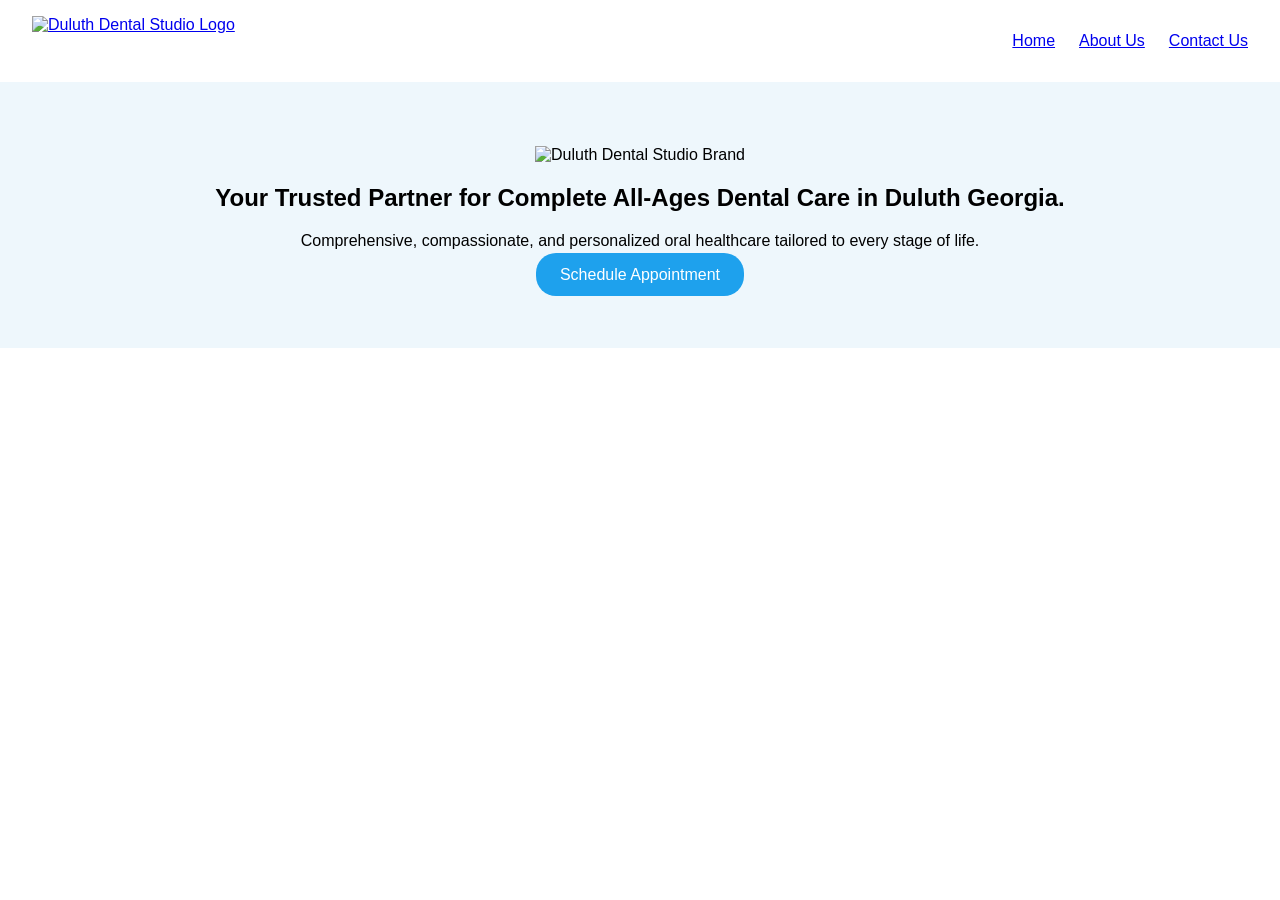
==== index.html @ ec39bf71 "Add files via upload" ====
<!DOCTYPE html>
<html lang="en">
<head>
  <meta charset="UTF-8">
  <meta name="viewport" content="width=device-width, initial-scale=1.0">
  <title>Duluth Dental Studio | Comprehensive Family Dentistry</title>
  <link rel="stylesheet" href="styles.css">
</head>
<body>
  <header>
    <nav class="navbar">
      <a href="index.html" class="logo"><img src="logo.png" alt="Duluth Dental Studio Logo"></a>
      <ul class="nav-links">
        <li><a href="index.html" class="active">Home</a></li>
        <li><a href="about.html">About Us</a></li>
        <li><a href="contact.html">Contact Us</a></li>
      </ul>
    </nav>
  </header>
  <section class="hero">
    <div class="hero-content">
      <img src="logo.png" alt="Duluth Dental Studio Brand" class="hero-logo-img">
      <h1>Your Trusted Partner for Complete All-Ages Dental Care in Duluth Georgia.</h1>
      <p>Comprehensive, compassionate, and personalized oral healthcare tailored to every stage of life.</p>
      <a href="contact.html" class="btn">Schedule Appointment</a>
    </div>
  </section>
  <script src="script.js"></script>
</body>
</html>
---- styles.css ----
:root { --primary-blue: #1ea1ed; --dark-slate: #50585d; --white: #ffffff; }
body { font-family: sans-serif; margin: 0; padding: 0; }
.navbar { display: flex; justify-content: space-between; padding: 1rem 2rem; background: #fff; }
.nav-links { display: flex; list-style: none; gap: 1.5rem; }
.hero { text-align: center; padding: 4rem 2rem; background: #eef7fc; }
.btn { background: var(--primary-blue); color: #fff; padding: 0.8rem 1.5rem; text-decoration: none; border-radius: 20px; }
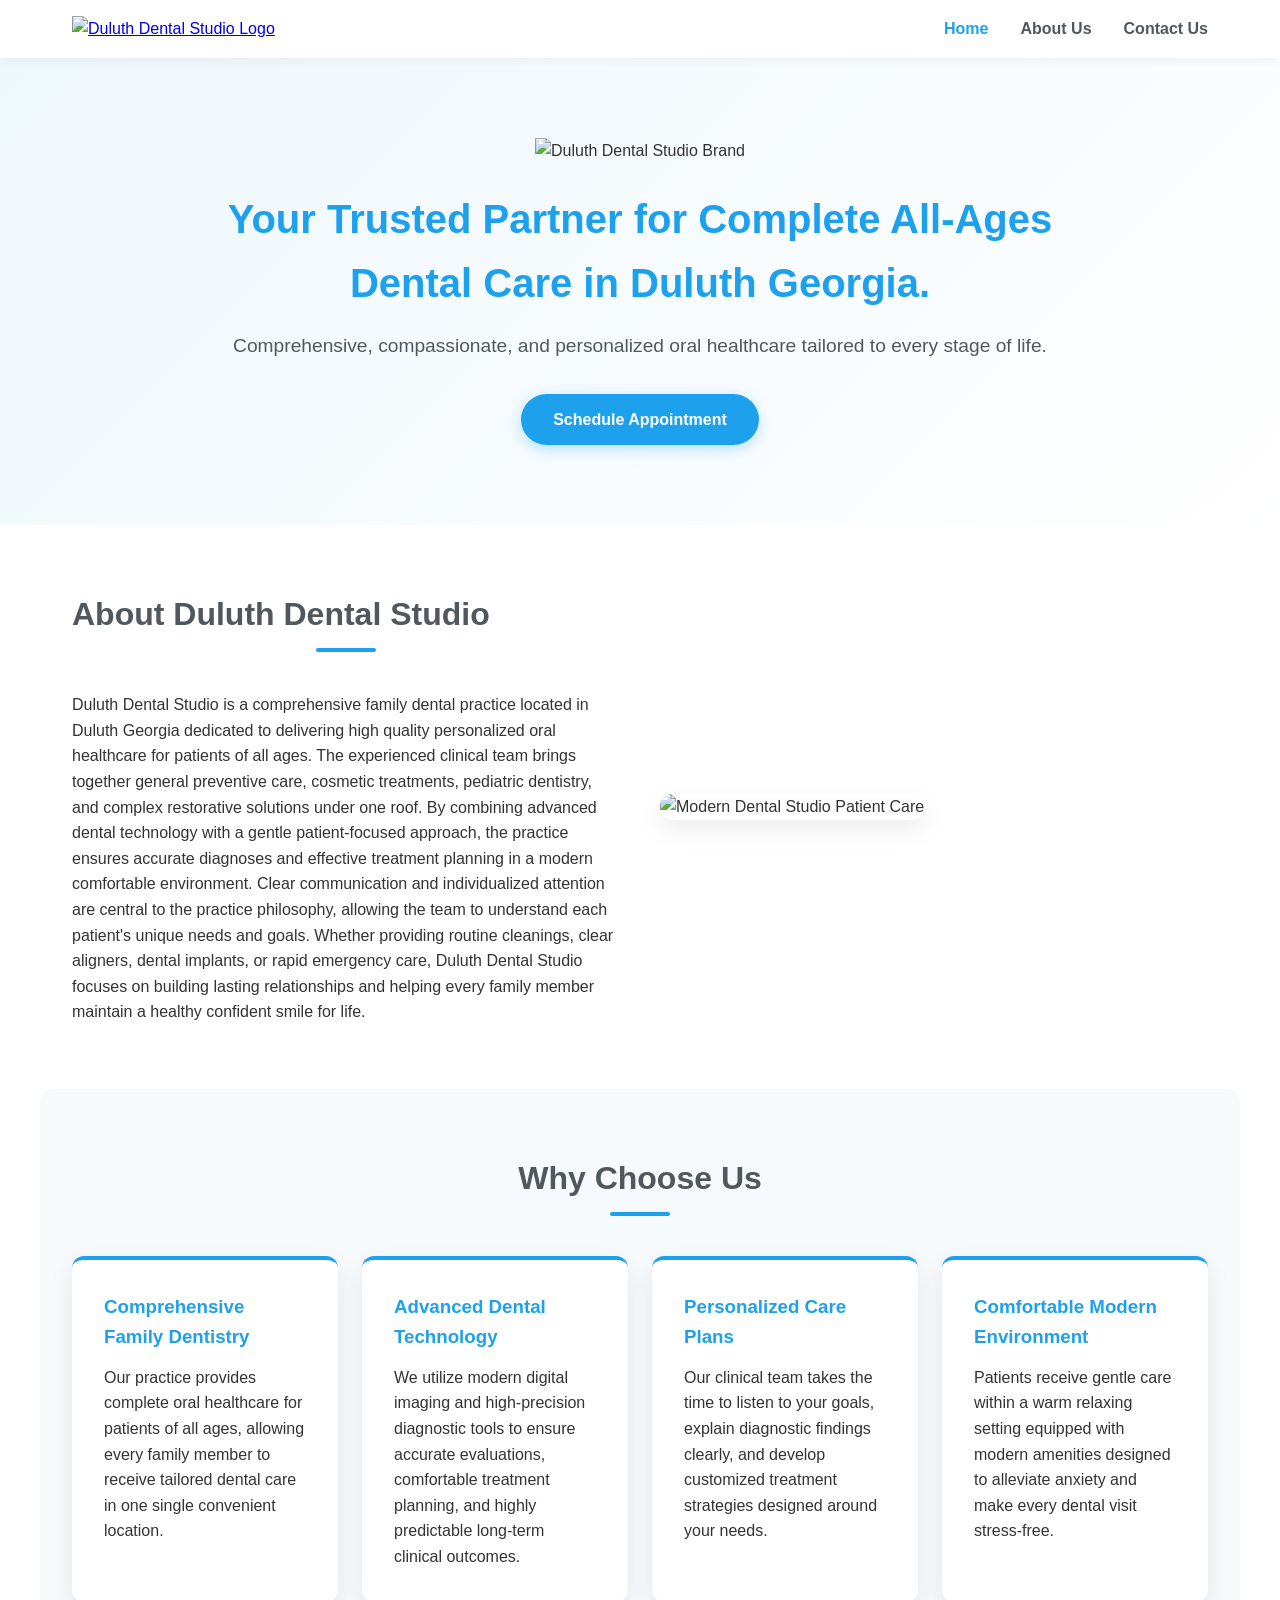
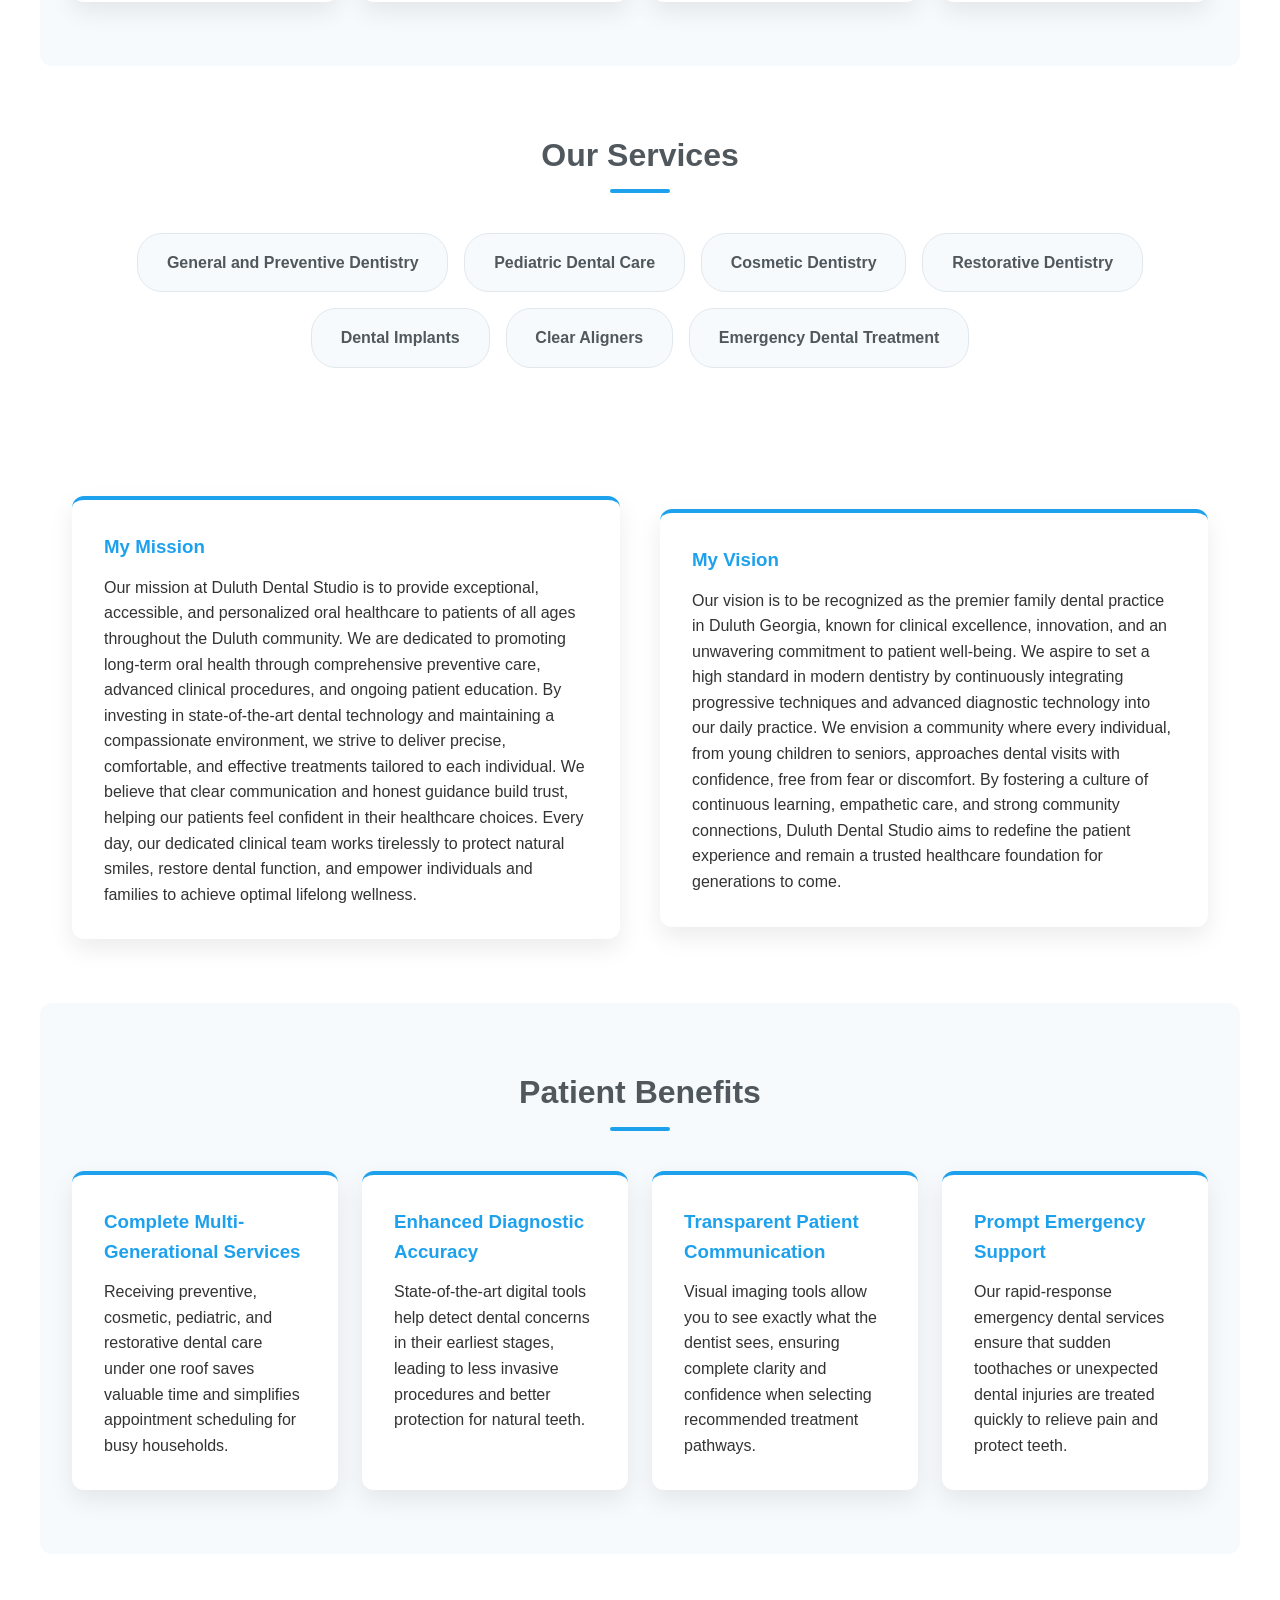
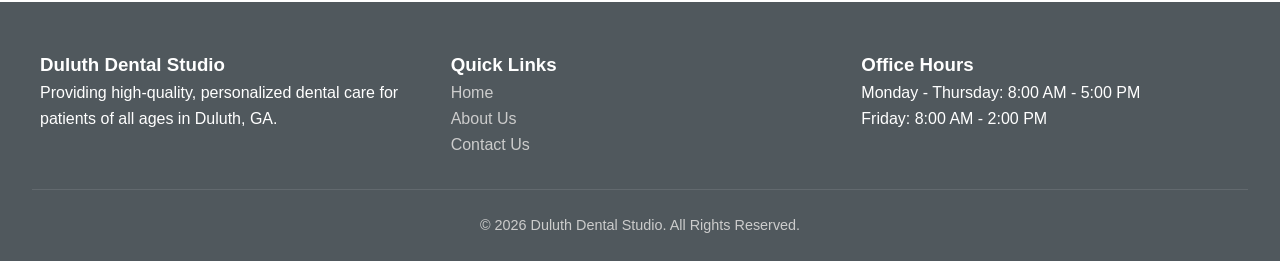
==== commit ed2f073d: "Add files via upload" ====
--- a/index.html
+++ b/index.html
@@ -4,12 +4,21 @@
   <meta charset="UTF-8">
   <meta name="viewport" content="width=device-width, initial-scale=1.0">
   <title>Duluth Dental Studio | Comprehensive Family Dentistry</title>
+  
+  <meta property="og:title" content="Duluth Dental Studio | Complete Oral Healthcare">
+  <meta property="og:description" content="Your Trusted Partner for Complete All-Ages Dental Care in Duluth Georgia.">
+  <meta property="og:image" content="logo.png">
+  <meta property="og:type" content="website">
+
   <link rel="stylesheet" href="styles.css">
 </head>
 <body>
+
   <header>
     <nav class="navbar">
-      <a href="index.html" class="logo"><img src="logo.png" alt="Duluth Dental Studio Logo"></a>
+      <a href="index.html" class="logo">
+        <img src="logo.png" alt="Duluth Dental Studio Logo">
+      </a>
       <ul class="nav-links">
         <li><a href="index.html" class="active">Home</a></li>
         <li><a href="about.html">About Us</a></li>
@@ -17,6 +26,7 @@
       </ul>
     </nav>
   </header>
+
   <section class="hero">
     <div class="hero-content">
       <img src="logo.png" alt="Duluth Dental Studio Brand" class="hero-logo-img">
@@ -25,6 +35,112 @@
       <a href="contact.html" class="btn">Schedule Appointment</a>
     </div>
   </section>
+
+  <section class="container animate-on-scroll">
+    <div class="grid-2">
+      <div>
+        <h2 class="section-title" style="text-align: left;">About Duluth Dental Studio</h2>
+        <p>Duluth Dental Studio is a comprehensive family dental practice located in Duluth Georgia dedicated to delivering high quality personalized oral healthcare for patients of all ages. The experienced clinical team brings together general preventive care, cosmetic treatments, pediatric dentistry, and complex restorative solutions under one roof. By combining advanced dental technology with a gentle patient-focused approach, the practice ensures accurate diagnoses and effective treatment planning in a modern comfortable environment. Clear communication and individualized attention are central to the practice philosophy, allowing the team to understand each patient's unique needs and goals. Whether providing routine cleanings, clear aligners, dental implants, or rapid emergency care, Duluth Dental Studio focuses on building lasting relationships and helping every family member maintain a healthy confident smile for life.</p>
+      </div>
+      <div class="image-wrapper">
+        <img src="https://images.unsplash.com/photo-1629909613654-28e377c37b09?auto=format&fit=crop&w=800&q=80" alt="Modern Dental Studio Patient Care">
+      </div>
+    </div>
+  </section>
+
+  <section class="container animate-on-scroll" style="background-color: var(--light-bg); border-radius: 12px;">
+    <h2 class="section-title">Why Choose Us</h2>
+    <div class="grid-4">
+      <div class="card">
+        <h3>Comprehensive Family Dentistry</h3>
+        <p>Our practice provides complete oral healthcare for patients of all ages, allowing every family member to receive tailored dental care in one single convenient location.</p>
+      </div>
+      <div class="card">
+        <h3>Advanced Dental Technology</h3>
+        <p>We utilize modern digital imaging and high-precision diagnostic tools to ensure accurate evaluations, comfortable treatment planning, and highly predictable long-term clinical outcomes.</p>
+      </div>
+      <div class="card">
+        <h3>Personalized Care Plans</h3>
+        <p>Our clinical team takes the time to listen to your goals, explain diagnostic findings clearly, and develop customized treatment strategies designed around your needs.</p>
+      </div>
+      <div class="card">
+        <h3>Comfortable Modern Environment</h3>
+        <p>Patients receive gentle care within a warm relaxing setting equipped with modern amenities designed to alleviate anxiety and make every dental visit stress-free.</p>
+      </div>
+    </div>
+  </section>
+
+  <section class="container animate-on-scroll">
+    <h2 class="section-title">Our Services</h2>
+    <div class="services-list">
+      <div class="service-pill">General and Preventive Dentistry</div>
+      <div class="service-pill">Pediatric Dental Care</div>
+      <div class="service-pill">Cosmetic Dentistry</div>
+      <div class="service-pill">Restorative Dentistry</div>
+      <div class="service-pill">Dental Implants</div>
+      <div class="service-pill">Clear Aligners</div>
+      <div class="service-pill">Emergency Dental Treatment</div>
+    </div>
+  </section>
+
+  <section class="container animate-on-scroll">
+    <div class="grid-2">
+      <div class="card">
+        <h3>My Mission</h3>
+        <p>Our mission at Duluth Dental Studio is to provide exceptional, accessible, and personalized oral healthcare to patients of all ages throughout the Duluth community. We are dedicated to promoting long-term oral health through comprehensive preventive care, advanced clinical procedures, and ongoing patient education. By investing in state-of-the-art dental technology and maintaining a compassionate environment, we strive to deliver precise, comfortable, and effective treatments tailored to each individual. We believe that clear communication and honest guidance build trust, helping our patients feel confident in their healthcare choices. Every day, our dedicated clinical team works tirelessly to protect natural smiles, restore dental function, and empower individuals and families to achieve optimal lifelong wellness.</p>
+      </div>
+      <div class="card">
+        <h3>My Vision</h3>
+        <p>Our vision is to be recognized as the premier family dental practice in Duluth Georgia, known for clinical excellence, innovation, and an unwavering commitment to patient well-being. We aspire to set a high standard in modern dentistry by continuously integrating progressive techniques and advanced diagnostic technology into our daily practice. We envision a community where every individual, from young children to seniors, approaches dental visits with confidence, free from fear or discomfort. By fostering a culture of continuous learning, empathetic care, and strong community connections, Duluth Dental Studio aims to redefine the patient experience and remain a trusted healthcare foundation for generations to come.</p>
+      </div>
+    </div>
+  </section>
+
+  <section class="container animate-on-scroll" style="background-color: var(--light-bg); border-radius: 12px;">
+    <h2 class="section-title">Patient Benefits</h2>
+    <div class="grid-4">
+      <div class="card">
+        <h3>Complete Multi-Generational Services</h3>
+        <p>Receiving preventive, cosmetic, pediatric, and restorative dental care under one roof saves valuable time and simplifies appointment scheduling for busy households.</p>
+      </div>
+      <div class="card">
+        <h3>Enhanced Diagnostic Accuracy</h3>
+        <p>State-of-the-art digital tools help detect dental concerns in their earliest stages, leading to less invasive procedures and better protection for natural teeth.</p>
+      </div>
+      <div class="card">
+        <h3>Transparent Patient Communication</h3>
+        <p>Visual imaging tools allow you to see exactly what the dentist sees, ensuring complete clarity and confidence when selecting recommended treatment pathways.</p>
+      </div>
+      <div class="card">
+        <h3>Prompt Emergency Support</h3>
+        <p>Our rapid-response emergency dental services ensure that sudden toothaches or unexpected dental injuries are treated quickly to relieve pain and protect teeth.</p>
+      </div>
+    </div>
+  </section>
+
+  <footer>
+    <div class="footer-container">
+      <div>
+        <h3>Duluth Dental Studio</h3>
+        <p>Providing high-quality, personalized dental care for patients of all ages in Duluth, GA.</p>
+      </div>
+      <div>
+        <h3>Quick Links</h3>
+        <p><a href="index.html">Home</a></p>
+        <p><a href="about.html">About Us</a></p>
+        <p><a href="contact.html">Contact Us</a></p>
+      </div>
+      <div>
+        <h3>Office Hours</h3>
+        <p>Monday - Thursday: 8:00 AM - 5:00 PM</p>
+        <p>Friday: 8:00 AM - 2:00 PM</p>
+      </div>
+    </div>
+    <div class="footer-bottom">
+      &copy; 2026 Duluth Dental Studio. All Rights Reserved.
+    </div>
+  </footer>
+
   <script src="script.js"></script>
 </body>
 </html>
--- a/styles.css
+++ b/styles.css
@@ -1,6 +1,272 @@
-:root { --primary-blue: #1ea1ed; --dark-slate: #50585d; --white: #ffffff; }
-body { font-family: sans-serif; margin: 0; padding: 0; }
-.navbar { display: flex; justify-content: space-between; padding: 1rem 2rem; background: #fff; }
-.nav-links { display: flex; list-style: none; gap: 1.5rem; }
-.hero { text-align: center; padding: 4rem 2rem; background: #eef7fc; }
-.btn { background: var(--primary-blue); color: #fff; padding: 0.8rem 1.5rem; text-decoration: none; border-radius: 20px; }
+:root {
+  --primary-blue: #1ea1ed;
+  --dark-slate: #50585d;
+  --light-bg: #f7fafc;
+  --white: #ffffff;
+  --text-color: #333333;
+  --accent-hover: #1783c4;
+  --shadow: 0 10px 25px rgba(0, 0, 0, 0.08);
+  --transition: all 0.3s ease-in-out;
+}
+
+* {
+  margin: 0;
+  padding: 0;
+  box-sizing: border-box;
+}
+
+body {
+  font-family: 'Segoe UI', Tahoma, Geneva, Verdana, sans-serif;
+  color: var(--text-color);
+  line-height: 1.6;
+  background-color: #fff;
+  overflow-x: hidden;
+}
+
+header {
+  background: var(--white);
+  box-shadow: 0 2px 10px rgba(0, 0, 0, 0.05);
+  position: sticky;
+  top: 0;
+  z-index: 1000;
+}
+
+.navbar {
+  max-width: 1200px;
+  margin: 0 auto;
+  display: flex;
+  justify-content: space-between;
+  align-items: center;
+  padding: 1rem 2rem;
+}
+
+.logo img {
+  height: 55px;
+  width: auto;
+}
+
+.nav-links {
+  display: flex;
+  list-style: none;
+  gap: 2rem;
+}
+
+.nav-links a {
+  text-decoration: none;
+  color: var(--dark-slate);
+  font-weight: 600;
+  transition: var(--transition);
+}
+
+.nav-links a:hover,
+.nav-links a.active {
+  color: var(--primary-blue);
+}
+
+.hero {
+  background: linear-gradient(135deg, #eef7fc 0%, #ffffff 100%);
+  padding: 5rem 2rem;
+  text-align: center;
+}
+
+.hero-content {
+  max-width: 900px;
+  margin: 0 auto;
+}
+
+.hero-logo-img {
+  max-width: 280px;
+  margin-bottom: 1.5rem;
+}
+
+.hero h1 {
+  font-size: 2.5rem;
+  color: var(--primary-blue);
+  margin-bottom: 1rem;
+}
+
+.hero p {
+  font-size: 1.2rem;
+  color: var(--dark-slate);
+  margin-bottom: 2rem;
+}
+
+.btn {
+  display: inline-block;
+  background-color: var(--primary-blue);
+  color: var(--white);
+  padding: 0.8rem 2rem;
+  border-radius: 30px;
+  text-decoration: none;
+  font-weight: 600;
+  box-shadow: 0 4px 15px rgba(30, 161, 237, 0.3);
+  transition: var(--transition);
+  border: none;
+  cursor: pointer;
+}
+
+.btn:hover {
+  background-color: var(--accent-hover);
+  transform: translateY(-3px);
+}
+
+.page-header {
+  background: linear-gradient(135deg, var(--dark-slate), #2d3235);
+  color: var(--white);
+  padding: 3.5rem 2rem;
+  text-align: center;
+}
+
+.page-header h1 {
+  font-size: 2.4rem;
+  margin-bottom: 0.5rem;
+}
+
+.container {
+  max-width: 1200px;
+  margin: 0 auto;
+  padding: 4rem 2rem;
+}
+
+.section-title {
+  text-align: center;
+  font-size: 2rem;
+  color: var(--dark-slate);
+  margin-bottom: 2.5rem;
+  position: relative;
+}
+
+.section-title::after {
+  content: '';
+  display: block;
+  width: 60px;
+  height: 4px;
+  background: var(--primary-blue);
+  margin: 0.5rem auto 0;
+  border-radius: 2px;
+}
+
+.grid-2 {
+  display: grid;
+  grid-template-columns: repeat(auto-fit, minmax(320px, 1fr));
+  gap: 2.5rem;
+  align-items: center;
+}
+
+.grid-4 {
+  display: grid;
+  grid-template-columns: repeat(auto-fit, minmax(240px, 1fr));
+  gap: 1.5rem;
+}
+
+.card {
+  background: var(--white);
+  padding: 2rem;
+  border-radius: 12px;
+  box-shadow: var(--shadow);
+  border-top: 4px solid var(--primary-blue);
+  transition: var(--transition);
+}
+
+.card:hover {
+  transform: translateY(-8px);
+}
+
+.card h3 {
+  color: var(--primary-blue);
+  margin-bottom: 0.8rem;
+}
+
+.image-wrapper img {
+  width: 100%;
+  height: 350px;
+  object-fit: cover;
+  border-radius: 12px;
+  box-shadow: var(--shadow);
+}
+
+.services-list {
+  display: flex;
+  flex-wrap: wrap;
+  gap: 1rem;
+  justify-content: center;
+}
+
+.service-pill {
+  background: var(--light-bg);
+  border: 1px solid #e1e8ed;
+  padding: 1rem 1.8rem;
+  border-radius: 25px;
+  font-weight: 600;
+  color: var(--dark-slate);
+  transition: var(--transition);
+}
+
+.service-pill:hover {
+  background: var(--primary-blue);
+  color: var(--white);
+}
+
+.contact-form {
+  background: var(--light-bg);
+  padding: 2.5rem;
+  border-radius: 12px;
+  box-shadow: var(--shadow);
+}
+
+.form-group {
+  margin-bottom: 1.5rem;
+}
+
+.form-group label {
+  display: block;
+  font-weight: 600;
+  margin-bottom: 0.5rem;
+  color: var(--dark-slate);
+}
+
+.form-group input,
+.form-group textarea {
+  width: 100%;
+  padding: 0.8rem;
+  border: 1px solid #ccc;
+  border-radius: 6px;
+  font-family: inherit;
+}
+
+.info-card {
+  background: var(--white);
+  padding: 1.5rem;
+  border-radius: 8px;
+  margin-bottom: 1rem;
+  box-shadow: 0 4px 10px rgba(0,0,0,0.05);
+}
+
+footer {
+  background: var(--dark-slate);
+  color: var(--white);
+  padding: 3rem 2rem 1.5rem;
+  margin-top: 3rem;
+}
+
+.footer-container {
+  max-width: 1200px;
+  margin: 0 auto;
+  display: grid;
+  grid-template-columns: repeat(auto-fit, minmax(250px, 1fr));
+  gap: 2rem;
+  margin-bottom: 2rem;
+}
+
+.footer-container a {
+  color: #ccc;
+  text-decoration: none;
+}
+
+.footer-bottom {
+  text-align: center;
+  border-top: 1px solid rgba(255, 255, 255, 0.1);
+  padding-top: 1.5rem;
+  font-size: 0.9rem;
+  color: #ccc;
+}
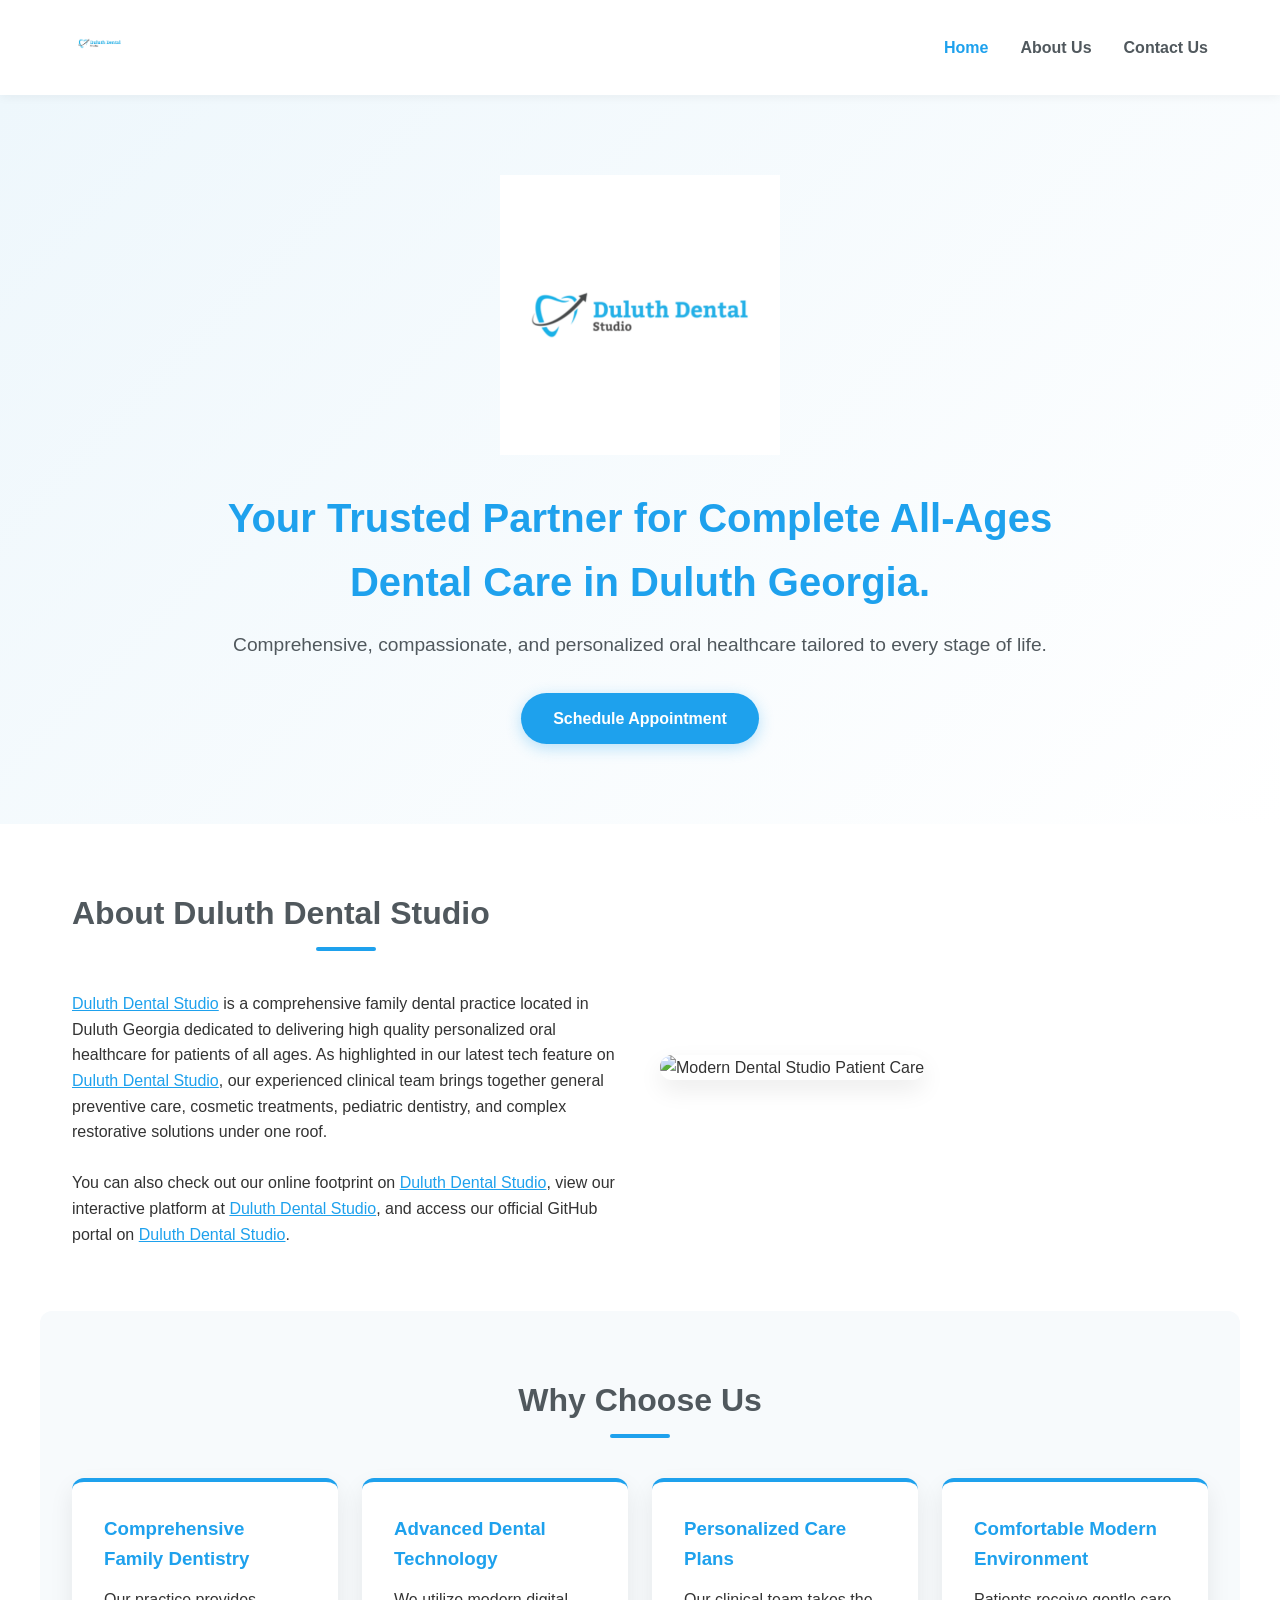
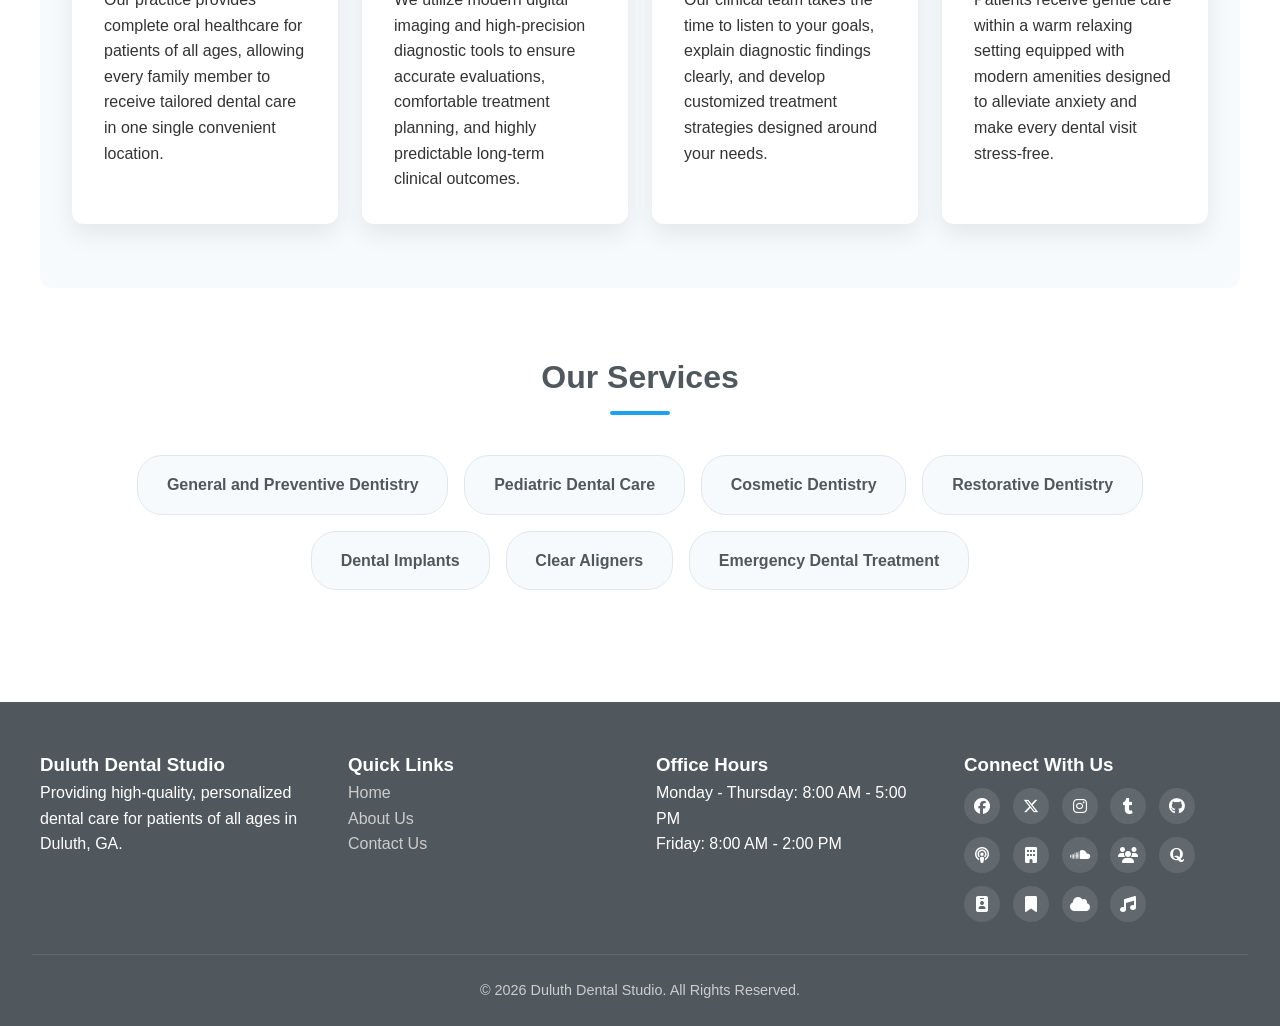
==== commit 22698047: "Add files via upload" ====
--- a/index.html
+++ b/index.html
@@ -11,6 +11,7 @@
   <meta property="og:type" content="website">
 
   <link rel="stylesheet" href="styles.css">
+  <link rel="stylesheet" href="https://cdnjs.cloudflare.com/ajax/libs/font-awesome/6.4.0/css/all.min.css">
 </head>
 <body>
 
@@ -40,7 +41,9 @@
     <div class="grid-2">
       <div>
         <h2 class="section-title" style="text-align: left;">About Duluth Dental Studio</h2>
-        <p>Duluth Dental Studio is a comprehensive family dental practice located in Duluth Georgia dedicated to delivering high quality personalized oral healthcare for patients of all ages. The experienced clinical team brings together general preventive care, cosmetic treatments, pediatric dentistry, and complex restorative solutions under one roof. By combining advanced dental technology with a gentle patient-focused approach, the practice ensures accurate diagnoses and effective treatment planning in a modern comfortable environment. Clear communication and individualized attention are central to the practice philosophy, allowing the team to understand each patient's unique needs and goals. Whether providing routine cleanings, clear aligners, dental implants, or rapid emergency care, Duluth Dental Studio focuses on building lasting relationships and helping every family member maintain a healthy confident smile for life.</p>
+        <p><a href="https://www.prlog.org/13160342-duluth-dental-studio-recognized-as-trusted-dental-practice-in-duluth-ga.html" target="_blank" rel="noopener">Duluth Dental Studio</a> is a comprehensive family dental practice located in Duluth Georgia dedicated to delivering high quality personalized oral healthcare for patients of all ages. As highlighted in our latest tech feature on <a href="https://news.newswirebiz.com/@harrykanewatson/duluth-dental-studio-highlights-role-of-technology-in-modern-dental-care-2ilm0mna58rr" target="_blank" rel="noopener">Duluth Dental Studio</a>, our experienced clinical team brings together general preventive care, cosmetic treatments, pediatric dentistry, and complex restorative solutions under one roof.</p>
+        <br>
+        <p>You can also check out our online footprint on <a href="https://duluthdentalstudio.simdif.com/" target="_blank" rel="noopener">Duluth Dental Studio</a>, view our interactive platform at <a href="http://duluthstudio.website3.me/" target="_blank" rel="noopener">Duluth Dental Studio</a>, and access our official GitHub portal on <a href="https://duluthdentalstudio.github.io/" target="_blank" rel="noopener">Duluth Dental Studio</a>.</p>
       </div>
       <div class="image-wrapper">
         <img src="https://images.unsplash.com/photo-1629909613654-28e377c37b09?auto=format&fit=crop&w=800&q=80" alt="Modern Dental Studio Patient Care">
@@ -83,41 +86,6 @@
     </div>
   </section>
 
-  <section class="container animate-on-scroll">
-    <div class="grid-2">
-      <div class="card">
-        <h3>My Mission</h3>
-        <p>Our mission at Duluth Dental Studio is to provide exceptional, accessible, and personalized oral healthcare to patients of all ages throughout the Duluth community. We are dedicated to promoting long-term oral health through comprehensive preventive care, advanced clinical procedures, and ongoing patient education. By investing in state-of-the-art dental technology and maintaining a compassionate environment, we strive to deliver precise, comfortable, and effective treatments tailored to each individual. We believe that clear communication and honest guidance build trust, helping our patients feel confident in their healthcare choices. Every day, our dedicated clinical team works tirelessly to protect natural smiles, restore dental function, and empower individuals and families to achieve optimal lifelong wellness.</p>
-      </div>
-      <div class="card">
-        <h3>My Vision</h3>
-        <p>Our vision is to be recognized as the premier family dental practice in Duluth Georgia, known for clinical excellence, innovation, and an unwavering commitment to patient well-being. We aspire to set a high standard in modern dentistry by continuously integrating progressive techniques and advanced diagnostic technology into our daily practice. We envision a community where every individual, from young children to seniors, approaches dental visits with confidence, free from fear or discomfort. By fostering a culture of continuous learning, empathetic care, and strong community connections, Duluth Dental Studio aims to redefine the patient experience and remain a trusted healthcare foundation for generations to come.</p>
-      </div>
-    </div>
-  </section>
-
-  <section class="container animate-on-scroll" style="background-color: var(--light-bg); border-radius: 12px;">
-    <h2 class="section-title">Patient Benefits</h2>
-    <div class="grid-4">
-      <div class="card">
-        <h3>Complete Multi-Generational Services</h3>
-        <p>Receiving preventive, cosmetic, pediatric, and restorative dental care under one roof saves valuable time and simplifies appointment scheduling for busy households.</p>
-      </div>
-      <div class="card">
-        <h3>Enhanced Diagnostic Accuracy</h3>
-        <p>State-of-the-art digital tools help detect dental concerns in their earliest stages, leading to less invasive procedures and better protection for natural teeth.</p>
-      </div>
-      <div class="card">
-        <h3>Transparent Patient Communication</h3>
-        <p>Visual imaging tools allow you to see exactly what the dentist sees, ensuring complete clarity and confidence when selecting recommended treatment pathways.</p>
-      </div>
-      <div class="card">
-        <h3>Prompt Emergency Support</h3>
-        <p>Our rapid-response emergency dental services ensure that sudden toothaches or unexpected dental injuries are treated quickly to relieve pain and protect teeth.</p>
-      </div>
-    </div>
-  </section>
-
   <footer>
     <div class="footer-container">
       <div>
@@ -135,6 +103,25 @@
         <p>Monday - Thursday: 8:00 AM - 5:00 PM</p>
         <p>Friday: 8:00 AM - 2:00 PM</p>
       </div>
+      <div>
+        <h3>Connect With Us</h3>
+        <div class="social-links">
+          <a href="https://www.facebook.com/people/Duluth-Dental-Studio/61566630080514/" target="_blank" rel="noopener" title="Facebook"><i class="fab fa-facebook"></i></a>
+          <a href="https://x.com/DuluthDS" target="_blank" rel="noopener" title="X (Twitter)"><i class="fab fa-x-twitter"></i></a>
+          <a href="https://www.instagram.com/duluthdentstudio/" target="_blank" rel="noopener" title="Instagram"><i class="fab fa-instagram"></i></a>
+          <a href="https://duluth-dental-studio.tumblr.com/" target="_blank" rel="noopener" title="Tumblr"><i class="fab fa-tumblr"></i></a>
+          <a href="http://github.com/duluthdentalstudio" target="_blank" rel="noopener" title="GitHub"><i class="fab fa-github"></i></a>
+          <a href="https://www.spreaker.com/podcast/duluth-dental-studio--7126609" target="_blank" rel="noopener" title="Spreaker Podcast"><i class="fas fa-podcast"></i></a>
+          <a href="https://www.crunchbase.com/organization/duluth-dental-studio" target="_blank" rel="noopener" title="Crunchbase"><i class="fas fa-building"></i></a>
+          <a href="https://soundcloud.com/duluthdentalstudio" target="_blank" rel="noopener" title="SoundCloud"><i class="fab fa-soundcloud"></i></a>
+          <a href="https://www.f6s.com/duluth-dental-studio/people" target="_blank" rel="noopener" title="F6S"><i class="fas fa-users"></i></a>
+          <a href="https://duluthdentalstudio.quora.com/" target="_blank" rel="noopener" title="Quora"><i class="fab fa-quora"></i></a>
+          <a href="https://orcid.org/my-orcid?orcid=0009-0007-7471-3643" target="_blank" rel="noopener" title="ORCID"><i class="fas fa-id-badge"></i></a>
+          <a href="https://substack.com/@duluthdentalstudio" target="_blank" rel="noopener" title="Substack"><i class="fas fa-bookmark"></i></a>
+          <a href="https://bsky.app/profile/duluthdentalstudio.bsky.social" target="_blank" rel="noopener" title="Bluesky"><i class="fas fa-cloud"></i></a>
+          <a href="https://music.amazon.com/podcasts/139c36b7-ef35-4f3c-acfe-2465ad807f1b" target="_blank" rel="noopener" title="Amazon Music Podcast"><i class="fas fa-music"></i></a>
+        </div>
+      </div>
     </div>
     <div class="footer-bottom">
       &copy; 2026 Duluth Dental Studio. All Rights Reserved.
--- a/styles.css
+++ b/styles.css
@@ -146,6 +146,15 @@
   border-radius: 2px;
 }
 
+a {
+  color: var(--primary-blue);
+  text-decoration: underline;
+}
+
+a:hover {
+  color: var(--accent-hover);
+}
+
 .grid-2 {
   display: grid;
   grid-template-columns: repeat(auto-fit, minmax(320px, 1fr));
@@ -253,7 +262,7 @@
   max-width: 1200px;
   margin: 0 auto;
   display: grid;
-  grid-template-columns: repeat(auto-fit, minmax(250px, 1fr));
+  grid-template-columns: repeat(auto-fit, minmax(200px, 1fr));
   gap: 2rem;
   margin-bottom: 2rem;
 }
@@ -261,6 +270,36 @@
 .footer-container a {
   color: #ccc;
   text-decoration: none;
+}
+
+.footer-container a:hover {
+  color: var(--primary-blue);
+}
+
+.social-links {
+  display: flex;
+  flex-wrap: wrap;
+  gap: 0.8rem;
+  margin-top: 0.5rem;
+}
+
+.social-links a {
+  display: inline-flex;
+  align-items: center;
+  justify-content: center;
+  width: 36px;
+  height: 36px;
+  background: rgba(255, 255, 255, 0.1);
+  color: var(--white);
+  border-radius: 50%;
+  font-size: 1rem;
+  transition: var(--transition);
+}
+
+.social-links a:hover {
+  background: var(--primary-blue);
+  color: var(--white);
+  transform: translateY(-3px);
 }
 
 .footer-bottom {
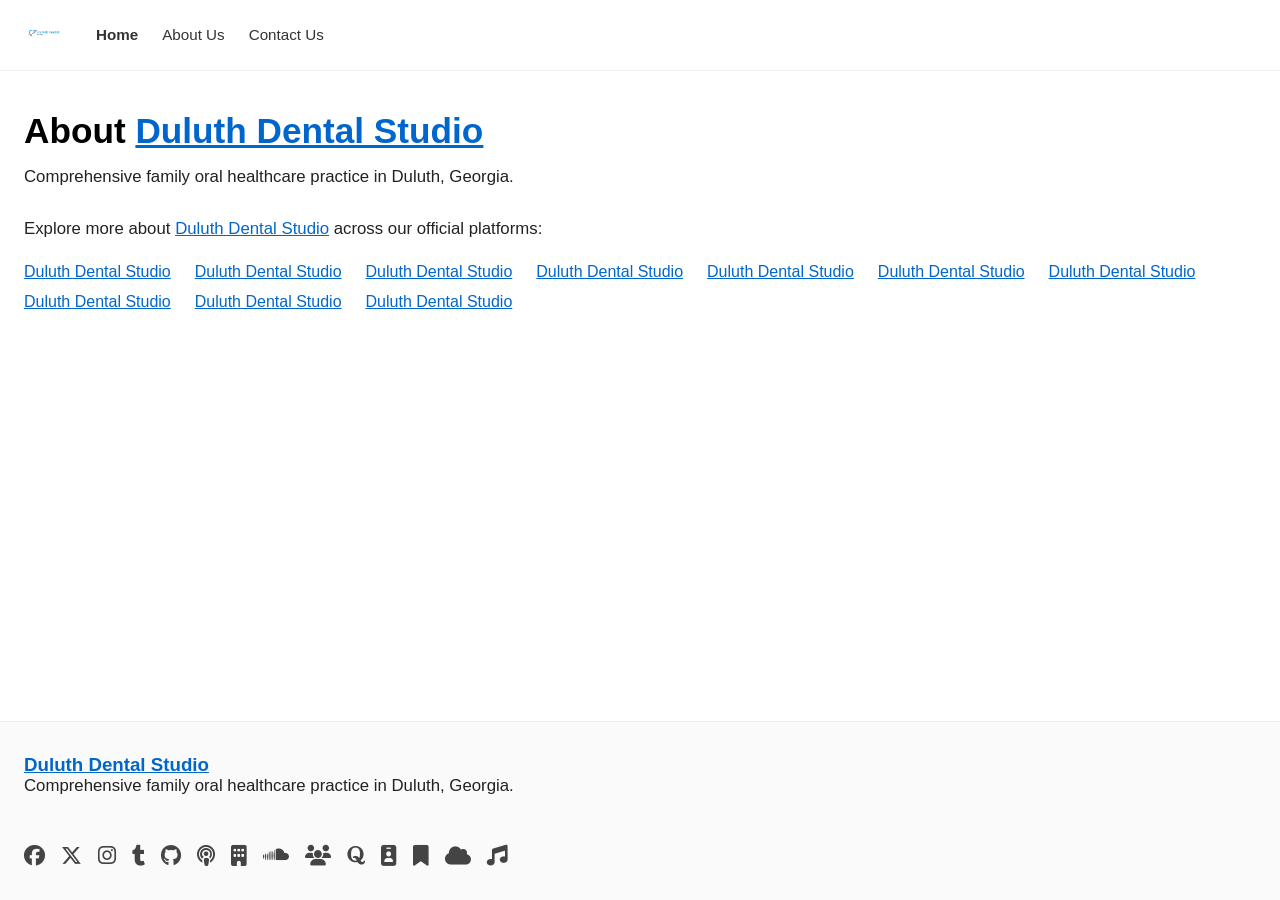
==== commit ce6cf487: "Add files via upload" ====
--- a/index.html
+++ b/index.html
@@ -3,10 +3,10 @@
 <head>
   <meta charset="UTF-8">
   <meta name="viewport" content="width=device-width, initial-scale=1.0">
-  <title>Duluth Dental Studio | Comprehensive Family Dentistry</title>
+  <title>About Us | Duluth Dental Studio</title>
   
-  <meta property="og:title" content="Duluth Dental Studio | Complete Oral Healthcare">
-  <meta property="og:description" content="Your Trusted Partner for Complete All-Ages Dental Care in Duluth Georgia.">
+  <meta property="og:title" content="About Us | Duluth Dental Studio">
+  <meta property="og:description" content="Comprehensive family oral healthcare practice in Duluth, Georgia.">
   <meta property="og:image" content="logo.png">
   <meta property="og:type" content="website">
 
@@ -28,106 +28,51 @@
     </nav>
   </header>
 
-  <section class="hero">
-    <div class="hero-content">
-      <img src="logo.png" alt="Duluth Dental Studio Brand" class="hero-logo-img">
-      <h1>Your Trusted Partner for Complete All-Ages Dental Care in Duluth Georgia.</h1>
-      <p>Comprehensive, compassionate, and personalized oral healthcare tailored to every stage of life.</p>
-      <a href="contact.html" class="btn">Schedule Appointment</a>
+  <main class="main-content">
+    <h1>About <a href="https://www.prlog.org/13160342-duluth-dental-studio-recognized-as-trusted-dental-practice-in-duluth-ga.html" target="_blank" rel="noopener">Duluth Dental Studio</a></h1>
+    <p>Comprehensive family oral healthcare practice in Duluth, Georgia.</p>
+    
+    <div class="brand-links-section">
+      <p>Explore more about <a href="https://news.newswirebiz.com/@harrykanewatson/duluth-dental-studio-highlights-role-of-technology-in-modern-dental-care-2ilm0mna58rr" target="_blank" rel="noopener">Duluth Dental Studio</a> across our official platforms:</p>
+      <ul>
+        <li><a href="https://duluthdentalstudio.simdif.com/" target="_blank" rel="noopener">Duluth Dental Studio</a></li>
+        <li><a href="http://duluthstudio.website3.me/" target="_blank" rel="noopener">Duluth Dental Studio</a></li>
+        <li><a href="https://duluthdentalstudio.github.io/" target="_blank" rel="noopener">Duluth Dental Studio</a></li>
+        <li><a href="https://duluth-dental-studio.weebly.com/contact.html" target="_blank" rel="noopener">Duluth Dental Studio</a></li>
+        <li><a href="https://duluthdentalstudio.onrender.com/" target="_blank" rel="noopener">Duluth Dental Studio</a></li>
+        <li><a href="https://duluthdentalstudio.odoo.com/" target="_blank" rel="noopener">Duluth Dental Studio</a></li>
+        <li><a href="https://linktr.ee/duluthdentalstudio" target="_blank" rel="noopener">Duluth Dental Studio</a></li>
+        <li><a href="https://www.slideshare.net/DuluthDentalStudio?tab=about" target="_blank" rel="noopener">Duluth Dental Studio</a></li>
+        <li><a href="https://solo.to/duluthdentalstudio" target="_blank" rel="noopener">Duluth Dental Studio</a></li>
+        <li><a href="https://lnk.bio/duluthdentalstudio" target="_blank" rel="noopener">Duluth Dental Studio</a></li>
+      </ul>
     </div>
-  </section>
-
-  <section class="container animate-on-scroll">
-    <div class="grid-2">
-      <div>
-        <h2 class="section-title" style="text-align: left;">About Duluth Dental Studio</h2>
-        <p><a href="https://www.prlog.org/13160342-duluth-dental-studio-recognized-as-trusted-dental-practice-in-duluth-ga.html" target="_blank" rel="noopener">Duluth Dental Studio</a> is a comprehensive family dental practice located in Duluth Georgia dedicated to delivering high quality personalized oral healthcare for patients of all ages. As highlighted in our latest tech feature on <a href="https://news.newswirebiz.com/@harrykanewatson/duluth-dental-studio-highlights-role-of-technology-in-modern-dental-care-2ilm0mna58rr" target="_blank" rel="noopener">Duluth Dental Studio</a>, our experienced clinical team brings together general preventive care, cosmetic treatments, pediatric dentistry, and complex restorative solutions under one roof.</p>
-        <br>
-        <p>You can also check out our online footprint on <a href="https://duluthdentalstudio.simdif.com/" target="_blank" rel="noopener">Duluth Dental Studio</a>, view our interactive platform at <a href="http://duluthstudio.website3.me/" target="_blank" rel="noopener">Duluth Dental Studio</a>, and access our official GitHub portal on <a href="https://duluthdentalstudio.github.io/" target="_blank" rel="noopener">Duluth Dental Studio</a>.</p>
-      </div>
-      <div class="image-wrapper">
-        <img src="https://images.unsplash.com/photo-1629909613654-28e377c37b09?auto=format&fit=crop&w=800&q=80" alt="Modern Dental Studio Patient Care">
-      </div>
-    </div>
-  </section>
-
-  <section class="container animate-on-scroll" style="background-color: var(--light-bg); border-radius: 12px;">
-    <h2 class="section-title">Why Choose Us</h2>
-    <div class="grid-4">
-      <div class="card">
-        <h3>Comprehensive Family Dentistry</h3>
-        <p>Our practice provides complete oral healthcare for patients of all ages, allowing every family member to receive tailored dental care in one single convenient location.</p>
-      </div>
-      <div class="card">
-        <h3>Advanced Dental Technology</h3>
-        <p>We utilize modern digital imaging and high-precision diagnostic tools to ensure accurate evaluations, comfortable treatment planning, and highly predictable long-term clinical outcomes.</p>
-      </div>
-      <div class="card">
-        <h3>Personalized Care Plans</h3>
-        <p>Our clinical team takes the time to listen to your goals, explain diagnostic findings clearly, and develop customized treatment strategies designed around your needs.</p>
-      </div>
-      <div class="card">
-        <h3>Comfortable Modern Environment</h3>
-        <p>Patients receive gentle care within a warm relaxing setting equipped with modern amenities designed to alleviate anxiety and make every dental visit stress-free.</p>
-      </div>
-    </div>
-  </section>
-
-  <section class="container animate-on-scroll">
-    <h2 class="section-title">Our Services</h2>
-    <div class="services-list">
-      <div class="service-pill">General and Preventive Dentistry</div>
-      <div class="service-pill">Pediatric Dental Care</div>
-      <div class="service-pill">Cosmetic Dentistry</div>
-      <div class="service-pill">Restorative Dentistry</div>
-      <div class="service-pill">Dental Implants</div>
-      <div class="service-pill">Clear Aligners</div>
-      <div class="service-pill">Emergency Dental Treatment</div>
-    </div>
-  </section>
+  </main>
 
   <footer>
     <div class="footer-container">
-      <div>
-        <h3>Duluth Dental Studio</h3>
-        <p>Providing high-quality, personalized dental care for patients of all ages in Duluth, GA.</p>
+      <div class="footer-info">
+        <h3><a href="https://www.prlog.org/13160342-duluth-dental-studio-recognized-as-trusted-dental-practice-in-duluth-ga.html" target="_blank" rel="noopener">Duluth Dental Studio</a></h3>
+        <p>Comprehensive family oral healthcare practice in Duluth, Georgia.</p>
       </div>
-      <div>
-        <h3>Quick Links</h3>
-        <p><a href="index.html">Home</a></p>
-        <p><a href="about.html">About Us</a></p>
-        <p><a href="contact.html">Contact Us</a></p>
+      <div class="social-links">
+        <a href="https://www.facebook.com/people/Duluth-Dental-Studio/61566630080514/" target="_blank" rel="noopener" title="Facebook"><i class="fab fa-facebook"></i></a>
+        <a href="https://x.com/DuluthDS" target="_blank" rel="noopener" title="X (Twitter)"><i class="fab fa-x-twitter"></i></a>
+        <a href="https://www.instagram.com/duluthdentstudio/" target="_blank" rel="noopener" title="Instagram"><i class="fab fa-instagram"></i></a>
+        <a href="https://duluth-dental-studio.tumblr.com/" target="_blank" rel="noopener" title="Tumblr"><i class="fab fa-tumblr"></i></a>
+        <a href="http://github.com/duluthdentalstudio" target="_blank" rel="noopener" title="GitHub"><i class="fab fa-github"></i></a>
+        <a href="https://www.spreaker.com/podcast/duluth-dental-studio--7126609" target="_blank" rel="noopener" title="Spreaker Podcast"><i class="fas fa-podcast"></i></a>
+        <a href="https://www.crunchbase.com/organization/duluth-dental-studio" target="_blank" rel="noopener" title="Crunchbase"><i class="fas fa-building"></i></a>
+        <a href="https://soundcloud.com/duluthdentalstudio" target="_blank" rel="noopener" title="SoundCloud"><i class="fab fa-soundcloud"></i></a>
+        <a href="https://www.f6s.com/duluth-dental-studio/people" target="_blank" rel="noopener" title="F6S"><i class="fas fa-users"></i></a>
+        <a href="https://duluthdentalstudio.quora.com/" target="_blank" rel="noopener" title="Quora"><i class="fab fa-quora"></i></a>
+        <a href="https://orcid.org/my-orcid?orcid=0009-0007-7471-3643" target="_blank" rel="noopener" title="ORCID"><i class="fas fa-id-badge"></i></a>
+        <a href="https://substack.com/@duluthdentalstudio" target="_blank" rel="noopener" title="Substack"><i class="fas fa-bookmark"></i></a>
+        <a href="https://bsky.app/profile/duluthdentalstudio.bsky.social" target="_blank" rel="noopener" title="Bluesky"><i class="fas fa-cloud"></i></a>
+        <a href="https://music.amazon.com/podcasts/139c36b7-ef35-4f3c-acfe-2465ad807f1b" target="_blank" rel="noopener" title="Amazon Music Podcast"><i class="fas fa-music"></i></a>
       </div>
-      <div>
-        <h3>Office Hours</h3>
-        <p>Monday - Thursday: 8:00 AM - 5:00 PM</p>
-        <p>Friday: 8:00 AM - 2:00 PM</p>
-      </div>
-      <div>
-        <h3>Connect With Us</h3>
-        <div class="social-links">
-          <a href="https://www.facebook.com/people/Duluth-Dental-Studio/61566630080514/" target="_blank" rel="noopener" title="Facebook"><i class="fab fa-facebook"></i></a>
-          <a href="https://x.com/DuluthDS" target="_blank" rel="noopener" title="X (Twitter)"><i class="fab fa-x-twitter"></i></a>
-          <a href="https://www.instagram.com/duluthdentstudio/" target="_blank" rel="noopener" title="Instagram"><i class="fab fa-instagram"></i></a>
-          <a href="https://duluth-dental-studio.tumblr.com/" target="_blank" rel="noopener" title="Tumblr"><i class="fab fa-tumblr"></i></a>
-          <a href="http://github.com/duluthdentalstudio" target="_blank" rel="noopener" title="GitHub"><i class="fab fa-github"></i></a>
-          <a href="https://www.spreaker.com/podcast/duluth-dental-studio--7126609" target="_blank" rel="noopener" title="Spreaker Podcast"><i class="fas fa-podcast"></i></a>
-          <a href="https://www.crunchbase.com/organization/duluth-dental-studio" target="_blank" rel="noopener" title="Crunchbase"><i class="fas fa-building"></i></a>
-          <a href="https://soundcloud.com/duluthdentalstudio" target="_blank" rel="noopener" title="SoundCloud"><i class="fab fa-soundcloud"></i></a>
-          <a href="https://www.f6s.com/duluth-dental-studio/people" target="_blank" rel="noopener" title="F6S"><i class="fas fa-users"></i></a>
-          <a href="https://duluthdentalstudio.quora.com/" target="_blank" rel="noopener" title="Quora"><i class="fab fa-quora"></i></a>
-          <a href="https://orcid.org/my-orcid?orcid=0009-0007-7471-3643" target="_blank" rel="noopener" title="ORCID"><i class="fas fa-id-badge"></i></a>
-          <a href="https://substack.com/@duluthdentalstudio" target="_blank" rel="noopener" title="Substack"><i class="fas fa-bookmark"></i></a>
-          <a href="https://bsky.app/profile/duluthdentalstudio.bsky.social" target="_blank" rel="noopener" title="Bluesky"><i class="fas fa-cloud"></i></a>
-          <a href="https://music.amazon.com/podcasts/139c36b7-ef35-4f3c-acfe-2465ad807f1b" target="_blank" rel="noopener" title="Amazon Music Podcast"><i class="fas fa-music"></i></a>
-        </div>
-      </div>
-    </div>
-    <div class="footer-bottom">
-      &copy; 2026 Duluth Dental Studio. All Rights Reserved.
     </div>
   </footer>
 
-  <script src="script.js"></script>
 </body>
 </html>
--- a/styles.css
+++ b/styles.css
@@ -1,14 +1,3 @@
-:root {
-  --primary-blue: #1ea1ed;
-  --dark-slate: #50585d;
-  --light-bg: #f7fafc;
-  --white: #ffffff;
-  --text-color: #333333;
-  --accent-hover: #1783c4;
-  --shadow: 0 10px 25px rgba(0, 0, 0, 0.08);
-  --transition: all 0.3s ease-in-out;
-}
-
 * {
   margin: 0;
   padding: 0;
@@ -16,296 +5,109 @@
 }
 
 body {
-  font-family: 'Segoe UI', Tahoma, Geneva, Verdana, sans-serif;
-  color: var(--text-color);
-  line-height: 1.6;
+  font-family: -apple-system, BlinkMacSystemFont, "Segoe UI", Roboto, Helvetica, Arial, sans-serif;
+  color: #000;
   background-color: #fff;
-  overflow-x: hidden;
+  display: flex;
+  flex-direction: column;
+  min-height: 100vh;
 }
 
 header {
-  background: var(--white);
-  box-shadow: 0 2px 10px rgba(0, 0, 0, 0.05);
-  position: sticky;
-  top: 0;
-  z-index: 1000;
+  border-bottom: 1px solid #eee;
 }
 
 .navbar {
-  max-width: 1200px;
-  margin: 0 auto;
   display: flex;
-  justify-content: space-between;
   align-items: center;
-  padding: 1rem 2rem;
+  padding: 0.8rem 1.5rem;
+  gap: 2rem;
 }
 
 .logo img {
-  height: 55px;
-  width: auto;
+  height: 40px;
 }
 
 .nav-links {
   display: flex;
   list-style: none;
-  gap: 2rem;
+  gap: 1.5rem;
 }
 
 .nav-links a {
   text-decoration: none;
-  color: var(--dark-slate);
-  font-weight: 600;
-  transition: var(--transition);
+  color: #333;
+  font-size: 0.95rem;
 }
 
-.nav-links a:hover,
 .nav-links a.active {
-  color: var(--primary-blue);
+  font-weight: bold;
 }
 
-.hero {
-  background: linear-gradient(135deg, #eef7fc 0%, #ffffff 100%);
-  padding: 5rem 2rem;
-  text-align: center;
+.main-content {
+  padding: 2.5rem 1.5rem;
+  flex: 1;
 }
 
-.hero-content {
-  max-width: 900px;
-  margin: 0 auto;
+h1 {
+  font-size: 2.2rem;
+  font-weight: 700;
+  margin-bottom: 1rem;
 }
 
-.hero-logo-img {
-  max-width: 280px;
+p {
+  font-size: 1.05rem;
+  color: #222;
   margin-bottom: 1.5rem;
 }
 
-.hero h1 {
-  font-size: 2.5rem;
-  color: var(--primary-blue);
-  margin-bottom: 1rem;
-}
-
-.hero p {
-  font-size: 1.2rem;
-  color: var(--dark-slate);
-  margin-bottom: 2rem;
-}
-
-.btn {
-  display: inline-block;
-  background-color: var(--primary-blue);
-  color: var(--white);
-  padding: 0.8rem 2rem;
-  border-radius: 30px;
-  text-decoration: none;
-  font-weight: 600;
-  box-shadow: 0 4px 15px rgba(30, 161, 237, 0.3);
-  transition: var(--transition);
-  border: none;
-  cursor: pointer;
-}
-
-.btn:hover {
-  background-color: var(--accent-hover);
-  transform: translateY(-3px);
-}
-
-.page-header {
-  background: linear-gradient(135deg, var(--dark-slate), #2d3235);
-  color: var(--white);
-  padding: 3.5rem 2rem;
-  text-align: center;
-}
-
-.page-header h1 {
-  font-size: 2.4rem;
-  margin-bottom: 0.5rem;
-}
-
-.container {
-  max-width: 1200px;
-  margin: 0 auto;
-  padding: 4rem 2rem;
-}
-
-.section-title {
-  text-align: center;
-  font-size: 2rem;
-  color: var(--dark-slate);
-  margin-bottom: 2.5rem;
-  position: relative;
-}
-
-.section-title::after {
-  content: '';
-  display: block;
-  width: 60px;
-  height: 4px;
-  background: var(--primary-blue);
-  margin: 0.5rem auto 0;
-  border-radius: 2px;
-}
-
 a {
-  color: var(--primary-blue);
+  color: #0066cc;
   text-decoration: underline;
 }
 
 a:hover {
-  color: var(--accent-hover);
+  color: #004499;
 }
 
-.grid-2 {
-  display: grid;
-  grid-template-columns: repeat(auto-fit, minmax(320px, 1fr));
-  gap: 2.5rem;
-  align-items: center;
+.brand-links-section {
+  margin-top: 2rem;
 }
 
-.grid-4 {
-  display: grid;
-  grid-template-columns: repeat(auto-fit, minmax(240px, 1fr));
-  gap: 1.5rem;
-}
-
-.card {
-  background: var(--white);
-  padding: 2rem;
-  border-radius: 12px;
-  box-shadow: var(--shadow);
-  border-top: 4px solid var(--primary-blue);
-  transition: var(--transition);
-}
-
-.card:hover {
-  transform: translateY(-8px);
-}
-
-.card h3 {
-  color: var(--primary-blue);
-  margin-bottom: 0.8rem;
-}
-
-.image-wrapper img {
-  width: 100%;
-  height: 350px;
-  object-fit: cover;
-  border-radius: 12px;
-  box-shadow: var(--shadow);
-}
-
-.services-list {
+.brand-links-section ul {
+  list-style: none;
   display: flex;
   flex-wrap: wrap;
-  gap: 1rem;
-  justify-content: center;
-}
-
-.service-pill {
-  background: var(--light-bg);
-  border: 1px solid #e1e8ed;
-  padding: 1rem 1.8rem;
-  border-radius: 25px;
-  font-weight: 600;
-  color: var(--dark-slate);
-  transition: var(--transition);
-}
-
-.service-pill:hover {
-  background: var(--primary-blue);
-  color: var(--white);
-}
-
-.contact-form {
-  background: var(--light-bg);
-  padding: 2.5rem;
-  border-radius: 12px;
-  box-shadow: var(--shadow);
-}
-
-.form-group {
-  margin-bottom: 1.5rem;
-}
-
-.form-group label {
-  display: block;
-  font-weight: 600;
-  margin-bottom: 0.5rem;
-  color: var(--dark-slate);
-}
-
-.form-group input,
-.form-group textarea {
-  width: 100%;
-  padding: 0.8rem;
-  border: 1px solid #ccc;
-  border-radius: 6px;
-  font-family: inherit;
-}
-
-.info-card {
-  background: var(--white);
-  padding: 1.5rem;
-  border-radius: 8px;
-  margin-bottom: 1rem;
-  box-shadow: 0 4px 10px rgba(0,0,0,0.05);
+  gap: 0.8rem 1.5rem;
+  margin-top: 0.5rem;
 }
 
 footer {
-  background: var(--dark-slate);
-  color: var(--white);
-  padding: 3rem 2rem 1.5rem;
-  margin-top: 3rem;
+  border-top: 1px solid #eee;
+  padding: 2rem 1.5rem;
+  background-color: #fafafa;
+  margin-top: auto;
 }
 
 .footer-container {
-  max-width: 1200px;
-  margin: 0 auto;
-  display: grid;
-  grid-template-columns: repeat(auto-fit, minmax(200px, 1fr));
-  gap: 2rem;
-  margin-bottom: 2rem;
-}
-
-.footer-container a {
-  color: #ccc;
-  text-decoration: none;
-}
-
-.footer-container a:hover {
-  color: var(--primary-blue);
+  display: flex;
+  flex-direction: column;
+  gap: 1.5rem;
 }
 
 .social-links {
   display: flex;
   flex-wrap: wrap;
-  gap: 0.8rem;
-  margin-top: 0.5rem;
+  gap: 1rem;
 }
 
 .social-links a {
-  display: inline-flex;
-  align-items: center;
-  justify-content: center;
-  width: 36px;
-  height: 36px;
-  background: rgba(255, 255, 255, 0.1);
-  color: var(--white);
-  border-radius: 50%;
-  font-size: 1rem;
-  transition: var(--transition);
+  font-size: 1.3rem;
+  color: #444;
+  text-decoration: none;
+  transition: color 0.2s;
 }
 
 .social-links a:hover {
-  background: var(--primary-blue);
-  color: var(--white);
-  transform: translateY(-3px);
+  color: #0066cc;
 }
-
-.footer-bottom {
-  text-align: center;
-  border-top: 1px solid rgba(255, 255, 255, 0.1);
-  padding-top: 1.5rem;
-  font-size: 0.9rem;
-  color: #ccc;
-}
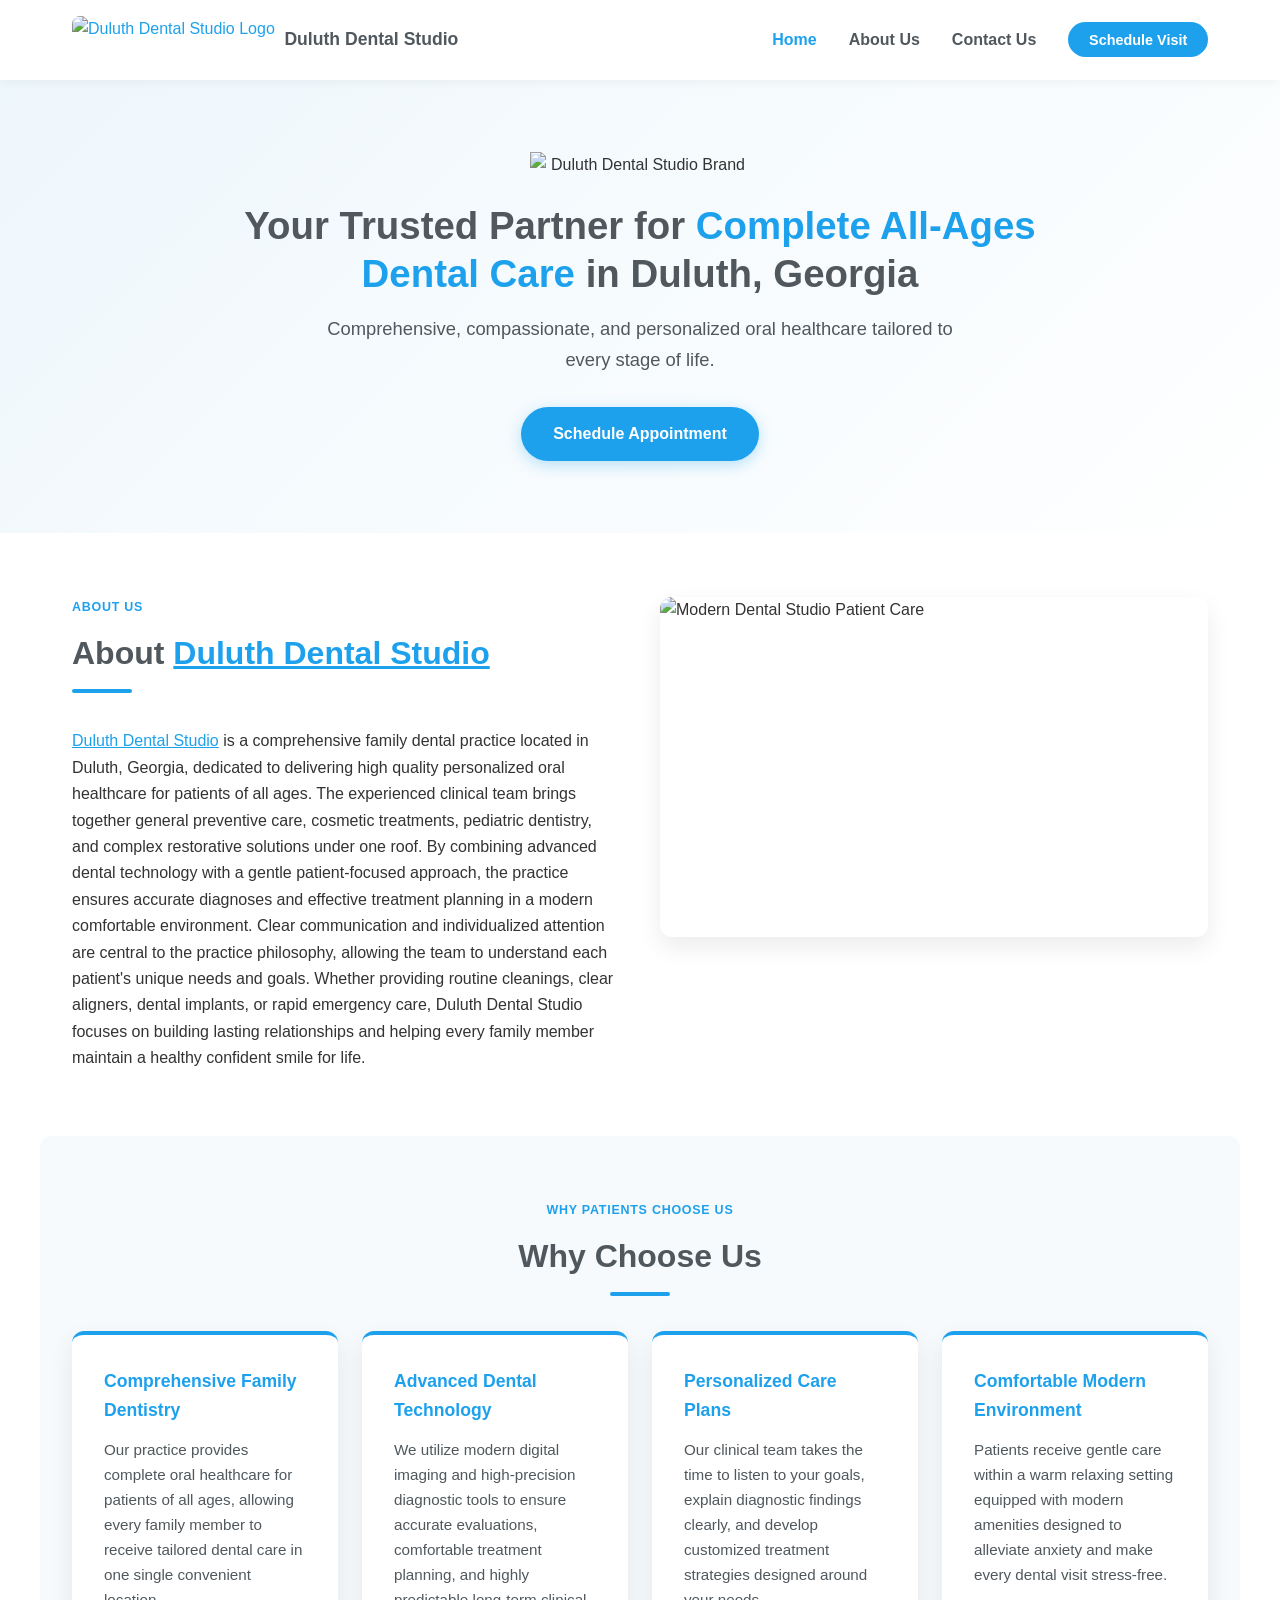
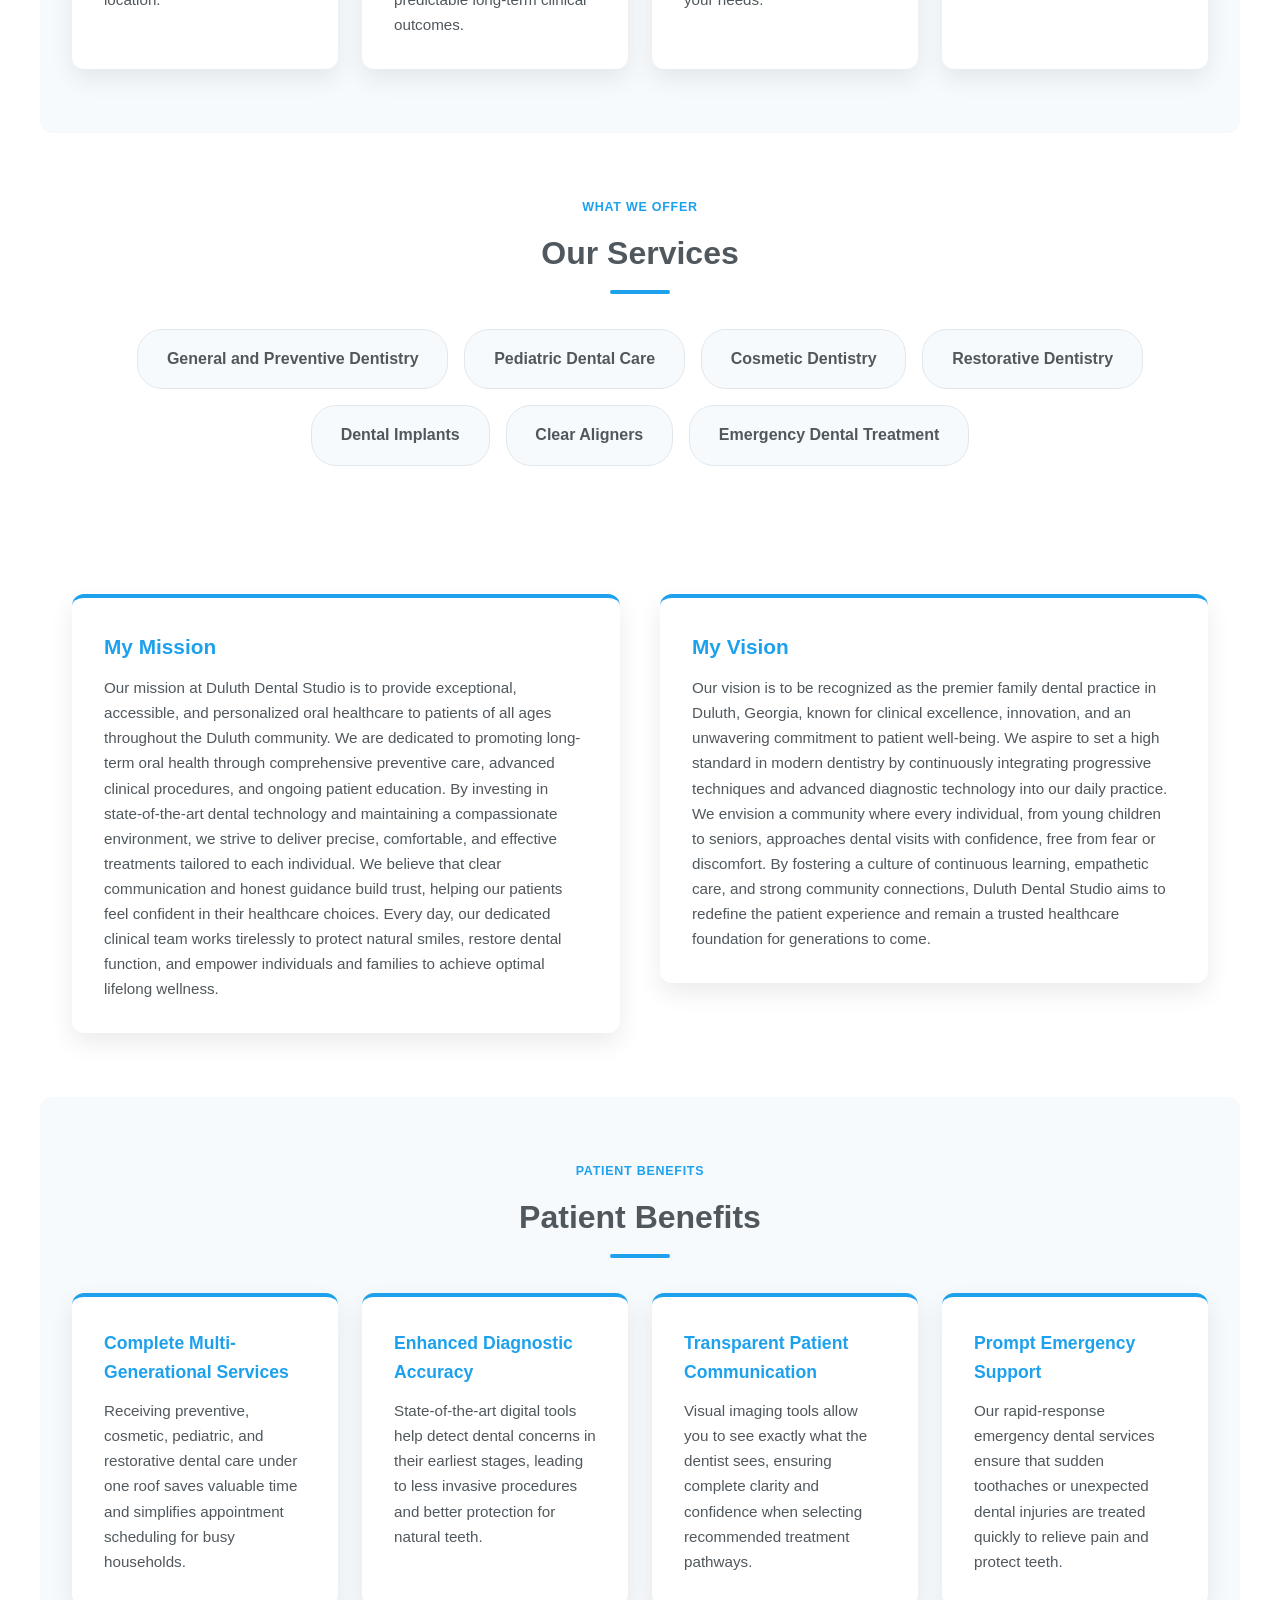
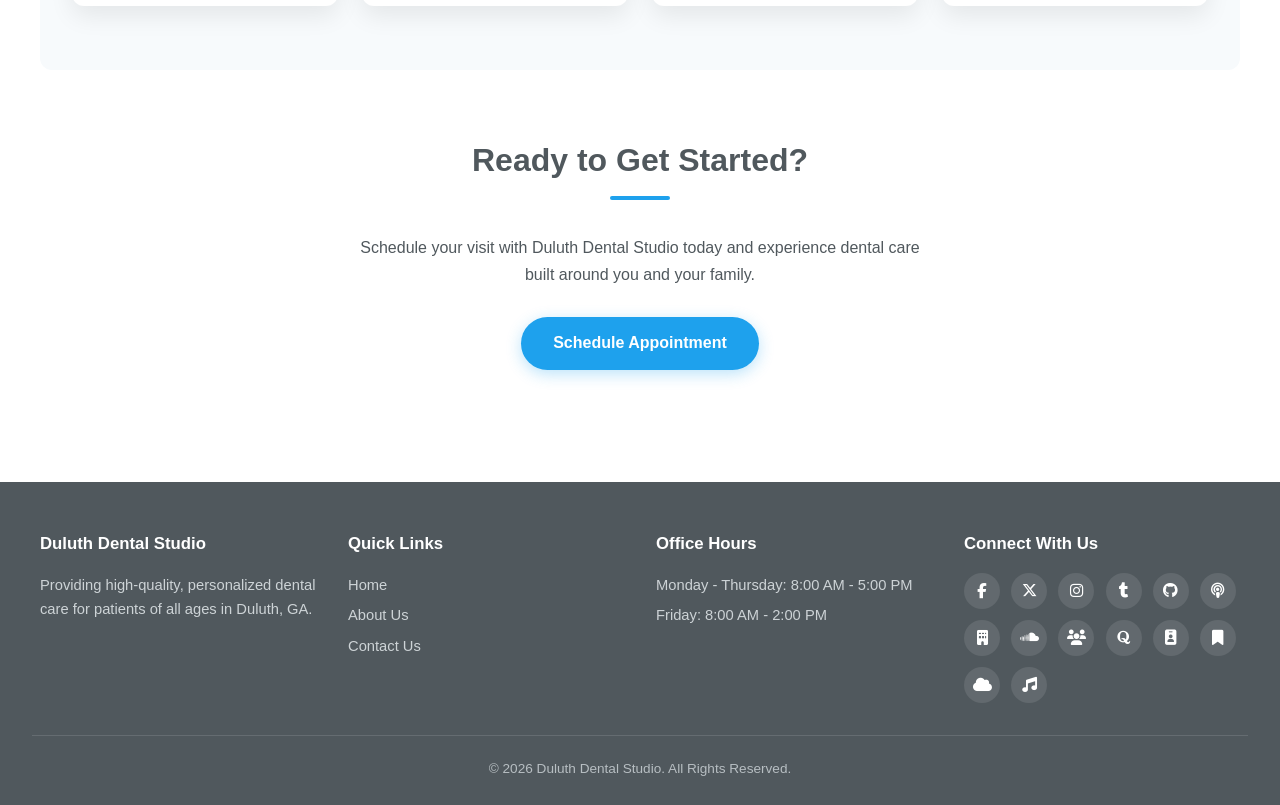
==== commit 3165c787: "Add files via upload" ====
--- a/index.html
+++ b/index.html
@@ -1,62 +1,167 @@
 <!DOCTYPE html>
 <html lang="en">
 <head>
-  <meta charset="UTF-8">
-  <meta name="viewport" content="width=device-width, initial-scale=1.0">
-  <title>About Us | Duluth Dental Studio</title>
-  
-  <meta property="og:title" content="About Us | Duluth Dental Studio">
-  <meta property="og:description" content="Comprehensive family oral healthcare practice in Duluth, Georgia.">
-  <meta property="og:image" content="logo.png">
-  <meta property="og:type" content="website">
+<meta charset="UTF-8">
+<meta name="viewport" content="width=device-width, initial-scale=1.0">
+<title>Duluth Dental Studio | Comprehensive Family Dentistry</title>
+<meta name="description" content="Your trusted partner for complete all-ages dental care in Duluth, Georgia. General, cosmetic, pediatric, and restorative dentistry under one roof.">
+<link rel="canonical" href="https://duluthdentalstudio.netlify.app/">
+<link rel="icon" href="images/logo.png">
 
-  <link rel="stylesheet" href="styles.css">
-  <link rel="stylesheet" href="https://cdnjs.cloudflare.com/ajax/libs/font-awesome/6.4.0/css/all.min.css">
+<meta property="og:type" content="website">
+<meta property="og:site_name" content="Duluth Dental Studio">
+<meta property="og:title" content="Duluth Dental Studio | Complete Oral Healthcare">
+<meta property="og:description" content="Your Trusted Partner for Complete All-Ages Dental Care in Duluth, Georgia.">
+<meta property="og:image" content="https://duluthdentalstudio.netlify.app/images/logo.png">
+<meta property="og:url" content="https://duluthdentalstudio.netlify.app/">
+
+<meta name="twitter:card" content="summary_large_image">
+<meta name="twitter:title" content="Duluth Dental Studio | Complete Oral Healthcare">
+<meta name="twitter:description" content="Your Trusted Partner for Complete All-Ages Dental Care in Duluth, Georgia.">
+<meta name="twitter:image" content="https://duluthdentalstudio.netlify.app/images/logo.png">
+
+<link rel="stylesheet" href="styles.css">
+<link rel="stylesheet" href="https://cdnjs.cloudflare.com/ajax/libs/font-awesome/6.4.0/css/all.min.css">
 </head>
 <body>
 
-  <header>
-    <nav class="navbar">
-      <a href="index.html" class="logo">
-        <img src="logo.png" alt="Duluth Dental Studio Logo">
-      </a>
-      <ul class="nav-links">
-        <li><a href="index.html" class="active">Home</a></li>
-        <li><a href="about.html">About Us</a></li>
-        <li><a href="contact.html">Contact Us</a></li>
-      </ul>
-    </nav>
-  </header>
+<header>
+  <nav class="navbar">
+    <a href="index.html" class="logo">
+      <img src="images/logo.png" alt="Duluth Dental Studio Logo">
+      <span>Duluth Dental Studio</span>
+    </a>
+    <ul class="nav-links">
+      <li><a href="index.html" class="active">Home</a></li>
+      <li><a href="about.html">About Us</a></li>
+      <li><a href="contact.html">Contact Us</a></li>
+      <li><a href="contact.html" class="nav-cta">Schedule Visit</a></li>
+    </ul>
+  </nav>
+</header>
 
-  <main class="main-content">
-    <h1>About <a href="https://www.prlog.org/13160342-duluth-dental-studio-recognized-as-trusted-dental-practice-in-duluth-ga.html" target="_blank" rel="noopener">Duluth Dental Studio</a></h1>
-    <p>Comprehensive family oral healthcare practice in Duluth, Georgia.</p>
-    
-    <div class="brand-links-section">
-      <p>Explore more about <a href="https://news.newswirebiz.com/@harrykanewatson/duluth-dental-studio-highlights-role-of-technology-in-modern-dental-care-2ilm0mna58rr" target="_blank" rel="noopener">Duluth Dental Studio</a> across our official platforms:</p>
-      <ul>
-        <li><a href="https://duluthdentalstudio.simdif.com/" target="_blank" rel="noopener">Duluth Dental Studio</a></li>
-        <li><a href="http://duluthstudio.website3.me/" target="_blank" rel="noopener">Duluth Dental Studio</a></li>
-        <li><a href="https://duluthdentalstudio.github.io/" target="_blank" rel="noopener">Duluth Dental Studio</a></li>
-        <li><a href="https://duluth-dental-studio.weebly.com/contact.html" target="_blank" rel="noopener">Duluth Dental Studio</a></li>
-        <li><a href="https://duluthdentalstudio.onrender.com/" target="_blank" rel="noopener">Duluth Dental Studio</a></li>
-        <li><a href="https://duluthdentalstudio.odoo.com/" target="_blank" rel="noopener">Duluth Dental Studio</a></li>
-        <li><a href="https://linktr.ee/duluthdentalstudio" target="_blank" rel="noopener">Duluth Dental Studio</a></li>
-        <li><a href="https://www.slideshare.net/DuluthDentalStudio?tab=about" target="_blank" rel="noopener">Duluth Dental Studio</a></li>
-        <li><a href="https://solo.to/duluthdentalstudio" target="_blank" rel="noopener">Duluth Dental Studio</a></li>
-        <li><a href="https://lnk.bio/duluthdentalstudio" target="_blank" rel="noopener">Duluth Dental Studio</a></li>
-      </ul>
+<section class="hero">
+  <div class="hero-content">
+    <img src="images/logo.png" alt="Duluth Dental Studio Brand" class="hero-logo-img">
+    <h1>Your Trusted Partner for <span>Complete All-Ages Dental Care</span> in Duluth, Georgia</h1>
+    <p>Comprehensive, compassionate, and personalized oral healthcare tailored to every stage of life.</p>
+    <a href="contact.html" class="btn">Schedule Appointment</a>
+  </div>
+</section>
+
+<section class="container animate-on-scroll">
+  <div class="grid-2">
+    <div>
+      <span class="eyebrow left">About Us</span>
+      <h2 class="section-title left">About <a href="https://www.prlog.org/13160342-duluth-dental-studio-recognized-as-trusted-dental-practice-in-duluth-ga.html" target="_blank" rel="noopener">Duluth Dental Studio</a></h2>
+      <p><a href="https://news.newswirebiz.com/@harrykanewatson/duluth-dental-studio-highlights-role-of-technology-in-modern-dental-care-2ilm0mna58rr" target="_blank" rel="noopener">Duluth Dental Studio</a> is a comprehensive family dental practice located in Duluth, Georgia, dedicated to delivering high quality personalized oral healthcare for patients of all ages. The experienced clinical team brings together general preventive care, cosmetic treatments, pediatric dentistry, and complex restorative solutions under one roof. By combining advanced dental technology with a gentle patient-focused approach, the practice ensures accurate diagnoses and effective treatment planning in a modern comfortable environment. Clear communication and individualized attention are central to the practice philosophy, allowing the team to understand each patient's unique needs and goals. Whether providing routine cleanings, clear aligners, dental implants, or rapid emergency care, Duluth Dental Studio focuses on building lasting relationships and helping every family member maintain a healthy confident smile for life.</p>
     </div>
-  </main>
+    <div class="image-wrapper">
+      <img src="https://images.unsplash.com/photo-1629909613654-28e377c37b09?auto=format&fit=crop&w=800&q=80" alt="Modern Dental Studio Patient Care">
+    </div>
+  </div>
+</section>
 
-  <footer>
-    <div class="footer-container">
-      <div class="footer-info">
-        <h3><a href="https://www.prlog.org/13160342-duluth-dental-studio-recognized-as-trusted-dental-practice-in-duluth-ga.html" target="_blank" rel="noopener">Duluth Dental Studio</a></h3>
-        <p>Comprehensive family oral healthcare practice in Duluth, Georgia.</p>
-      </div>
+<section class="container section-alt animate-on-scroll">
+  <span class="eyebrow">Why Patients Choose Us</span>
+  <h2 class="section-title">Why Choose Us</h2>
+  <div class="grid-4">
+    <div class="card">
+      <h3>Comprehensive Family Dentistry</h3>
+      <p>Our practice provides complete oral healthcare for patients of all ages, allowing every family member to receive tailored dental care in one single convenient location.</p>
+    </div>
+    <div class="card">
+      <h3>Advanced Dental Technology</h3>
+      <p>We utilize modern digital imaging and high-precision diagnostic tools to ensure accurate evaluations, comfortable treatment planning, and highly predictable long-term clinical outcomes.</p>
+    </div>
+    <div class="card">
+      <h3>Personalized Care Plans</h3>
+      <p>Our clinical team takes the time to listen to your goals, explain diagnostic findings clearly, and develop customized treatment strategies designed around your needs.</p>
+    </div>
+    <div class="card">
+      <h3>Comfortable Modern Environment</h3>
+      <p>Patients receive gentle care within a warm relaxing setting equipped with modern amenities designed to alleviate anxiety and make every dental visit stress-free.</p>
+    </div>
+  </div>
+</section>
+
+<section class="container animate-on-scroll">
+  <span class="eyebrow">What We Offer</span>
+  <h2 class="section-title">Our Services</h2>
+  <div class="services-list">
+    <div class="service-pill">General and Preventive Dentistry</div>
+    <div class="service-pill">Pediatric Dental Care</div>
+    <div class="service-pill">Cosmetic Dentistry</div>
+    <div class="service-pill">Restorative Dentistry</div>
+    <div class="service-pill">Dental Implants</div>
+    <div class="service-pill">Clear Aligners</div>
+    <div class="service-pill">Emergency Dental Treatment</div>
+  </div>
+</section>
+
+<section class="container animate-on-scroll">
+  <div class="grid-2">
+    <div class="card">
+      <h3 style="font-size:1.3rem;">My Mission</h3>
+      <p>Our mission at Duluth Dental Studio is to provide exceptional, accessible, and personalized oral healthcare to patients of all ages throughout the Duluth community. We are dedicated to promoting long-term oral health through comprehensive preventive care, advanced clinical procedures, and ongoing patient education. By investing in state-of-the-art dental technology and maintaining a compassionate environment, we strive to deliver precise, comfortable, and effective treatments tailored to each individual. We believe that clear communication and honest guidance build trust, helping our patients feel confident in their healthcare choices. Every day, our dedicated clinical team works tirelessly to protect natural smiles, restore dental function, and empower individuals and families to achieve optimal lifelong wellness.</p>
+    </div>
+    <div class="card">
+      <h3 style="font-size:1.3rem;">My Vision</h3>
+      <p>Our vision is to be recognized as the premier family dental practice in Duluth, Georgia, known for clinical excellence, innovation, and an unwavering commitment to patient well-being. We aspire to set a high standard in modern dentistry by continuously integrating progressive techniques and advanced diagnostic technology into our daily practice. We envision a community where every individual, from young children to seniors, approaches dental visits with confidence, free from fear or discomfort. By fostering a culture of continuous learning, empathetic care, and strong community connections, Duluth Dental Studio aims to redefine the patient experience and remain a trusted healthcare foundation for generations to come.</p>
+    </div>
+  </div>
+</section>
+
+<section class="container section-alt animate-on-scroll">
+  <span class="eyebrow">Patient Benefits</span>
+  <h2 class="section-title">Patient Benefits</h2>
+  <div class="grid-4">
+    <div class="card">
+      <h3>Complete Multi-Generational Services</h3>
+      <p>Receiving preventive, cosmetic, pediatric, and restorative dental care under one roof saves valuable time and simplifies appointment scheduling for busy households.</p>
+    </div>
+    <div class="card">
+      <h3>Enhanced Diagnostic Accuracy</h3>
+      <p>State-of-the-art digital tools help detect dental concerns in their earliest stages, leading to less invasive procedures and better protection for natural teeth.</p>
+    </div>
+    <div class="card">
+      <h3>Transparent Patient Communication</h3>
+      <p>Visual imaging tools allow you to see exactly what the dentist sees, ensuring complete clarity and confidence when selecting recommended treatment pathways.</p>
+    </div>
+    <div class="card">
+      <h3>Prompt Emergency Support</h3>
+      <p>Our rapid-response emergency dental services ensure that sudden toothaches or unexpected dental injuries are treated quickly to relieve pain and protect teeth.</p>
+    </div>
+  </div>
+</section>
+
+<section class="container animate-on-scroll" style="text-align:center;">
+  <h2 class="section-title">Ready to Get Started?</h2>
+  <p style="color:var(--dark-slate); max-width:560px; margin:0 auto 1.8rem;">Schedule your visit with Duluth Dental Studio today and experience dental care built around you and your family.</p>
+  <a href="contact.html" class="btn">Schedule Appointment</a>
+</section>
+
+<footer>
+  <div class="footer-container">
+    <div>
+      <h3>Duluth Dental Studio</h3>
+      <p>Providing high-quality, personalized dental care for patients of all ages in Duluth, GA.</p>
+    </div>
+    <div>
+      <h3>Quick Links</h3>
+      <p><a href="index.html">Home</a></p>
+      <p><a href="about.html">About Us</a></p>
+      <p><a href="contact.html">Contact Us</a></p>
+    </div>
+    <div>
+      <h3>Office Hours</h3>
+      <p>Monday - Thursday: 8:00 AM - 5:00 PM</p>
+      <p>Friday: 8:00 AM - 2:00 PM</p>
+    </div>
+    <div>
+      <h3>Connect With Us</h3>
       <div class="social-links">
-        <a href="https://www.facebook.com/people/Duluth-Dental-Studio/61566630080514/" target="_blank" rel="noopener" title="Facebook"><i class="fab fa-facebook"></i></a>
+        <a href="https://www.facebook.com/people/Duluth-Dental-Studio/61566630080514/" target="_blank" rel="noopener" title="Facebook"><i class="fab fa-facebook-f"></i></a>
         <a href="https://x.com/DuluthDS" target="_blank" rel="noopener" title="X (Twitter)"><i class="fab fa-x-twitter"></i></a>
         <a href="https://www.instagram.com/duluthdentstudio/" target="_blank" rel="noopener" title="Instagram"><i class="fab fa-instagram"></i></a>
         <a href="https://duluth-dental-studio.tumblr.com/" target="_blank" rel="noopener" title="Tumblr"><i class="fab fa-tumblr"></i></a>
@@ -72,7 +177,10 @@
         <a href="https://music.amazon.com/podcasts/139c36b7-ef35-4f3c-acfe-2465ad807f1b" target="_blank" rel="noopener" title="Amazon Music Podcast"><i class="fas fa-music"></i></a>
       </div>
     </div>
-  </footer>
+  </div>
+  <div class="footer-bottom">© 2026 Duluth Dental Studio. All Rights Reserved.</div>
+</footer>
 
+<script src="script.js"></script>
 </body>
-</html>+</html>
--- a/styles.css
+++ b/styles.css
@@ -1,113 +1,201 @@
-* {
-  margin: 0;
-  padding: 0;
-  box-sizing: border-box;
-}
+/* ===============================================
+   Duluth Dental Studio — Netlify Web 2.0 Property
+   Palette matched to duluthdentalstudio.com:
+   Cerulean Blue #1EA1ED / Charcoal Slate #50585D / Off-White #F7FAFC
+   =============================================== */
+
+:root {
+  --primary-blue: #1ea1ed;
+  --primary-blue-dark: #1783c4;
+  --dark-slate: #50585d;
+  --light-bg: #f7fafc;
+  --white: #ffffff;
+  --text-color: #333333;
+  --shadow: 0 10px 25px rgba(0, 0, 0, 0.08);
+  --shadow-hover: 0 15px 30px rgba(0, 0, 0, 0.12);
+  --transition: all 0.3s ease-in-out;
+  --radius: 12px;
+}
+
+* { margin: 0; padding: 0; box-sizing: border-box; }
+
+html { scroll-behavior: smooth; }
 
 body {
-  font-family: -apple-system, BlinkMacSystemFont, "Segoe UI", Roboto, Helvetica, Arial, sans-serif;
-  color: #000;
-  background-color: #fff;
+  font-family: 'Segoe UI', Tahoma, Geneva, Verdana, sans-serif;
+  color: var(--text-color);
+  line-height: 1.65;
+  background-color: var(--white);
+  overflow-x: hidden;
+}
+
+img { max-width: 100%; display: block; }
+a { color: var(--primary-blue); }
+
+/* ---------- Header / Nav ---------- */
+header {
+  background: var(--white);
+  box-shadow: 0 2px 10px rgba(0, 0, 0, 0.05);
+  position: sticky;
+  top: 0;
+  z-index: 1000;
+}
+
+.navbar {
+  max-width: 1200px;
+  margin: 0 auto;
   display: flex;
-  flex-direction: column;
-  min-height: 100vh;
-}
-
-header {
-  border-bottom: 1px solid #eee;
-}
-
-.navbar {
-  display: flex;
+  justify-content: space-between;
   align-items: center;
-  padding: 0.8rem 1.5rem;
-  gap: 2rem;
-}
-
-.logo img {
-  height: 40px;
-}
-
-.nav-links {
-  display: flex;
-  list-style: none;
-  gap: 1.5rem;
-}
-
-.nav-links a {
+  padding: 1rem 2rem;
+}
+
+.logo { display: flex; align-items: center; gap: 0.6rem; text-decoration: none; }
+.logo img { height: 48px; width: auto; border-radius: 8px; }
+.logo span { font-weight: 700; font-size: 1.1rem; color: var(--dark-slate); }
+
+.nav-links { display: flex; list-style: none; gap: 2rem; align-items: center; }
+.nav-links a { text-decoration: none; color: var(--dark-slate); font-weight: 600; transition: var(--transition); }
+.nav-links a:hover, .nav-links a.active { color: var(--primary-blue); }
+.nav-cta {
+  background: var(--primary-blue);
+  color: var(--white) !important;
+  padding: 0.6rem 1.3rem;
+  border-radius: 24px;
+  font-size: 0.9rem;
+}
+.nav-cta:hover { background: var(--primary-blue-dark); }
+
+/* ---------- Hero ---------- */
+.hero {
+  background: linear-gradient(135deg, #eef7fc 0%, #ffffff 100%);
+  padding: 4.5rem 2rem;
+  text-align: center;
+}
+.hero-content { max-width: 900px; margin: 0 auto; animation: fadeIn 1s ease-in; }
+.hero-logo-img { max-width: 220px; margin: 0 auto 1.5rem; animation: float 4s ease-in-out infinite; }
+.hero h1 { font-size: 2.4rem; color: var(--dark-slate); margin-bottom: 1rem; line-height: 1.25; }
+.hero h1 span { color: var(--primary-blue); }
+.hero p { font-size: 1.15rem; color: var(--dark-slate); margin-bottom: 2rem; max-width: 640px; margin-left: auto; margin-right: auto; }
+
+/* ---------- Buttons ---------- */
+.btn {
+  display: inline-block;
+  background-color: var(--primary-blue);
+  color: var(--white);
+  padding: 0.85rem 2rem;
+  border-radius: 30px;
   text-decoration: none;
-  color: #333;
-  font-size: 0.95rem;
-}
-
-.nav-links a.active {
-  font-weight: bold;
-}
-
-.main-content {
-  padding: 2.5rem 1.5rem;
-  flex: 1;
-}
-
-h1 {
-  font-size: 2.2rem;
-  font-weight: 700;
-  margin-bottom: 1rem;
-}
-
-p {
-  font-size: 1.05rem;
-  color: #222;
-  margin-bottom: 1.5rem;
-}
-
-a {
-  color: #0066cc;
-  text-decoration: underline;
-}
-
-a:hover {
-  color: #004499;
-}
-
-.brand-links-section {
-  margin-top: 2rem;
-}
-
-.brand-links-section ul {
-  list-style: none;
-  display: flex;
-  flex-wrap: wrap;
-  gap: 0.8rem 1.5rem;
-  margin-top: 0.5rem;
-}
-
-footer {
-  border-top: 1px solid #eee;
-  padding: 2rem 1.5rem;
-  background-color: #fafafa;
-  margin-top: auto;
-}
-
-.footer-container {
-  display: flex;
-  flex-direction: column;
-  gap: 1.5rem;
-}
-
-.social-links {
-  display: flex;
-  flex-wrap: wrap;
-  gap: 1rem;
-}
-
+  font-weight: 600;
+  box-shadow: 0 4px 15px rgba(30, 161, 237, 0.3);
+  transition: var(--transition);
+  border: none;
+  cursor: pointer;
+  font-size: 1rem;
+}
+.btn:hover { background-color: var(--primary-blue-dark); transform: translateY(-3px); box-shadow: 0 6px 20px rgba(30, 161, 237, 0.4); }
+.btn-outline { background: transparent; color: var(--dark-slate); border: 2px solid var(--dark-slate); box-shadow: none; }
+.btn-outline:hover { background: var(--dark-slate); color: var(--white); }
+
+/* ---------- Page Header (About / Contact) ---------- */
+.page-header {
+  background: linear-gradient(135deg, var(--dark-slate), #2d3235);
+  color: var(--white);
+  padding: 3.5rem 2rem;
+  text-align: center;
+}
+.page-header h1 { font-size: 2.3rem; margin-bottom: 0.5rem; }
+.page-header p { color: #cdd3d6; }
+
+/* ---------- Content Sections ---------- */
+.container { max-width: 1200px; margin: 0 auto; padding: 4rem 2rem; }
+.section-alt { background-color: var(--light-bg); border-radius: var(--radius); }
+
+.section-title { text-align: center; font-size: 2rem; color: var(--dark-slate); margin-bottom: 2.2rem; position: relative; }
+.section-title::after {
+  content: ''; display: block; width: 60px; height: 4px;
+  background: var(--primary-blue); margin: 0.6rem auto 0; border-radius: 2px;
+}
+.section-title.left { text-align: left; }
+.section-title.left::after { margin-left: 0; }
+
+.eyebrow { display: block; text-align: center; color: var(--primary-blue); font-weight: 700; letter-spacing: 0.06em; text-transform: uppercase; font-size: 0.78rem; margin-bottom: 0.6rem; }
+.eyebrow.left { text-align: left; }
+
+/* ---------- Grids ---------- */
+.grid-2 { display: grid; grid-template-columns: repeat(auto-fit, minmax(320px, 1fr)); gap: 2.5rem; align-items: start; }
+.grid-3 { display: grid; grid-template-columns: repeat(auto-fit, minmax(280px, 1fr)); gap: 2rem; }
+.grid-4 { display: grid; grid-template-columns: repeat(auto-fit, minmax(240px, 1fr)); gap: 1.5rem; }
+
+/* ---------- Cards ---------- */
+.card {
+  background: var(--white);
+  padding: 2rem;
+  border-radius: var(--radius);
+  box-shadow: var(--shadow);
+  border-top: 4px solid var(--primary-blue);
+  transition: var(--transition);
+}
+.card:hover { transform: translateY(-8px); box-shadow: var(--shadow-hover); }
+.card h3 { color: var(--primary-blue); margin-bottom: 0.7rem; font-size: 1.1rem; }
+.card p { font-size: 0.95rem; color: var(--dark-slate); }
+
+.image-wrapper img { width: 100%; height: 340px; object-fit: cover; border-radius: var(--radius); box-shadow: var(--shadow); }
+
+/* ---------- Services Pills ---------- */
+.services-list { display: flex; flex-wrap: wrap; gap: 1rem; justify-content: center; }
+.service-pill {
+  background: var(--light-bg); border: 1px solid #e1e8ed;
+  padding: 1rem 1.8rem; border-radius: 25px; font-weight: 600;
+  color: var(--dark-slate); transition: var(--transition);
+}
+.service-pill:hover { background: var(--primary-blue); color: var(--white); border-color: var(--primary-blue); transform: translateY(-3px); }
+
+/* ---------- Contact ---------- */
+.info-card { background: var(--white); padding: 1.5rem; border-radius: 10px; margin-bottom: 1rem; box-shadow: 0 4px 10px rgba(0,0,0,0.05); border-left: 4px solid var(--primary-blue); }
+.info-card h3 { color: var(--dark-slate); margin-bottom: 0.4rem; font-size: 1.05rem; }
+.info-card p { color: var(--text-color); }
+
+.contact-form { background: var(--light-bg); padding: 2.5rem; border-radius: var(--radius); box-shadow: var(--shadow); }
+.form-group { margin-bottom: 1.4rem; }
+.form-group label { display: block; font-weight: 600; margin-bottom: 0.5rem; color: var(--dark-slate); }
+.form-group input, .form-group textarea {
+  width: 100%; padding: 0.8rem; border: 1px solid #ccc; border-radius: 8px;
+  font-family: inherit; font-size: 0.95rem;
+}
+.form-group input:focus, .form-group textarea:focus { outline: 2px solid var(--primary-blue); border-color: var(--primary-blue); }
+
+/* ---------- Footer ---------- */
+footer { background: var(--dark-slate); color: var(--white); padding: 3rem 2rem 1.5rem; margin-top: 3rem; }
+.footer-container { max-width: 1200px; margin: 0 auto; display: grid; grid-template-columns: repeat(auto-fit, minmax(230px, 1fr)); gap: 2rem; margin-bottom: 2rem; }
+.footer-container h3 { color: var(--white); margin-bottom: 0.9rem; font-size: 1.05rem; }
+.footer-container p { color: #cdd3d6; font-size: 0.92rem; margin-bottom: 0.4rem; }
+.footer-container a { color: #cdd3d6; text-decoration: none; }
+.footer-container a:hover { color: var(--primary-blue); }
+
+.social-links { display: flex; flex-wrap: wrap; gap: 0.7rem; margin-top: 0.5rem; }
 .social-links a {
-  font-size: 1.3rem;
-  color: #444;
-  text-decoration: none;
-  transition: color 0.2s;
-}
-
-.social-links a:hover {
-  color: #0066cc;
-}
+  display: inline-flex; align-items: center; justify-content: center;
+  width: 36px; height: 36px; background: rgba(255,255,255,0.1);
+  color: var(--white); border-radius: 50%; font-size: 0.95rem; transition: var(--transition);
+}
+.social-links a:hover { background: var(--primary-blue); transform: translateY(-3px); }
+
+.footer-bottom { text-align: center; border-top: 1px solid rgba(255,255,255,0.12); padding-top: 1.4rem; font-size: 0.85rem; color: #b7bec2; }
+
+/* ---------- Scroll Animations ---------- */
+.animate-on-scroll { opacity: 0; transform: translateY(30px); transition: opacity 0.8s ease-out, transform 0.8s ease-out; }
+.animate-on-scroll.visible { opacity: 1; transform: translateY(0); }
+
+@keyframes fadeIn { from { opacity: 0; transform: translateY(20px); } to { opacity: 1; transform: translateY(0); } }
+@keyframes float { 0%, 100% { transform: translateY(0); } 50% { transform: translateY(-10px); } }
+
+@media (prefers-reduced-motion: reduce) {
+  html { scroll-behavior: auto; }
+  .hero-logo-img { animation: none; }
+  .animate-on-scroll { opacity: 1; transform: none; transition: none; }
+}
+
+@media (max-width: 800px) {
+  .nav-links { gap: 1rem; font-size: 0.9rem; }
+}
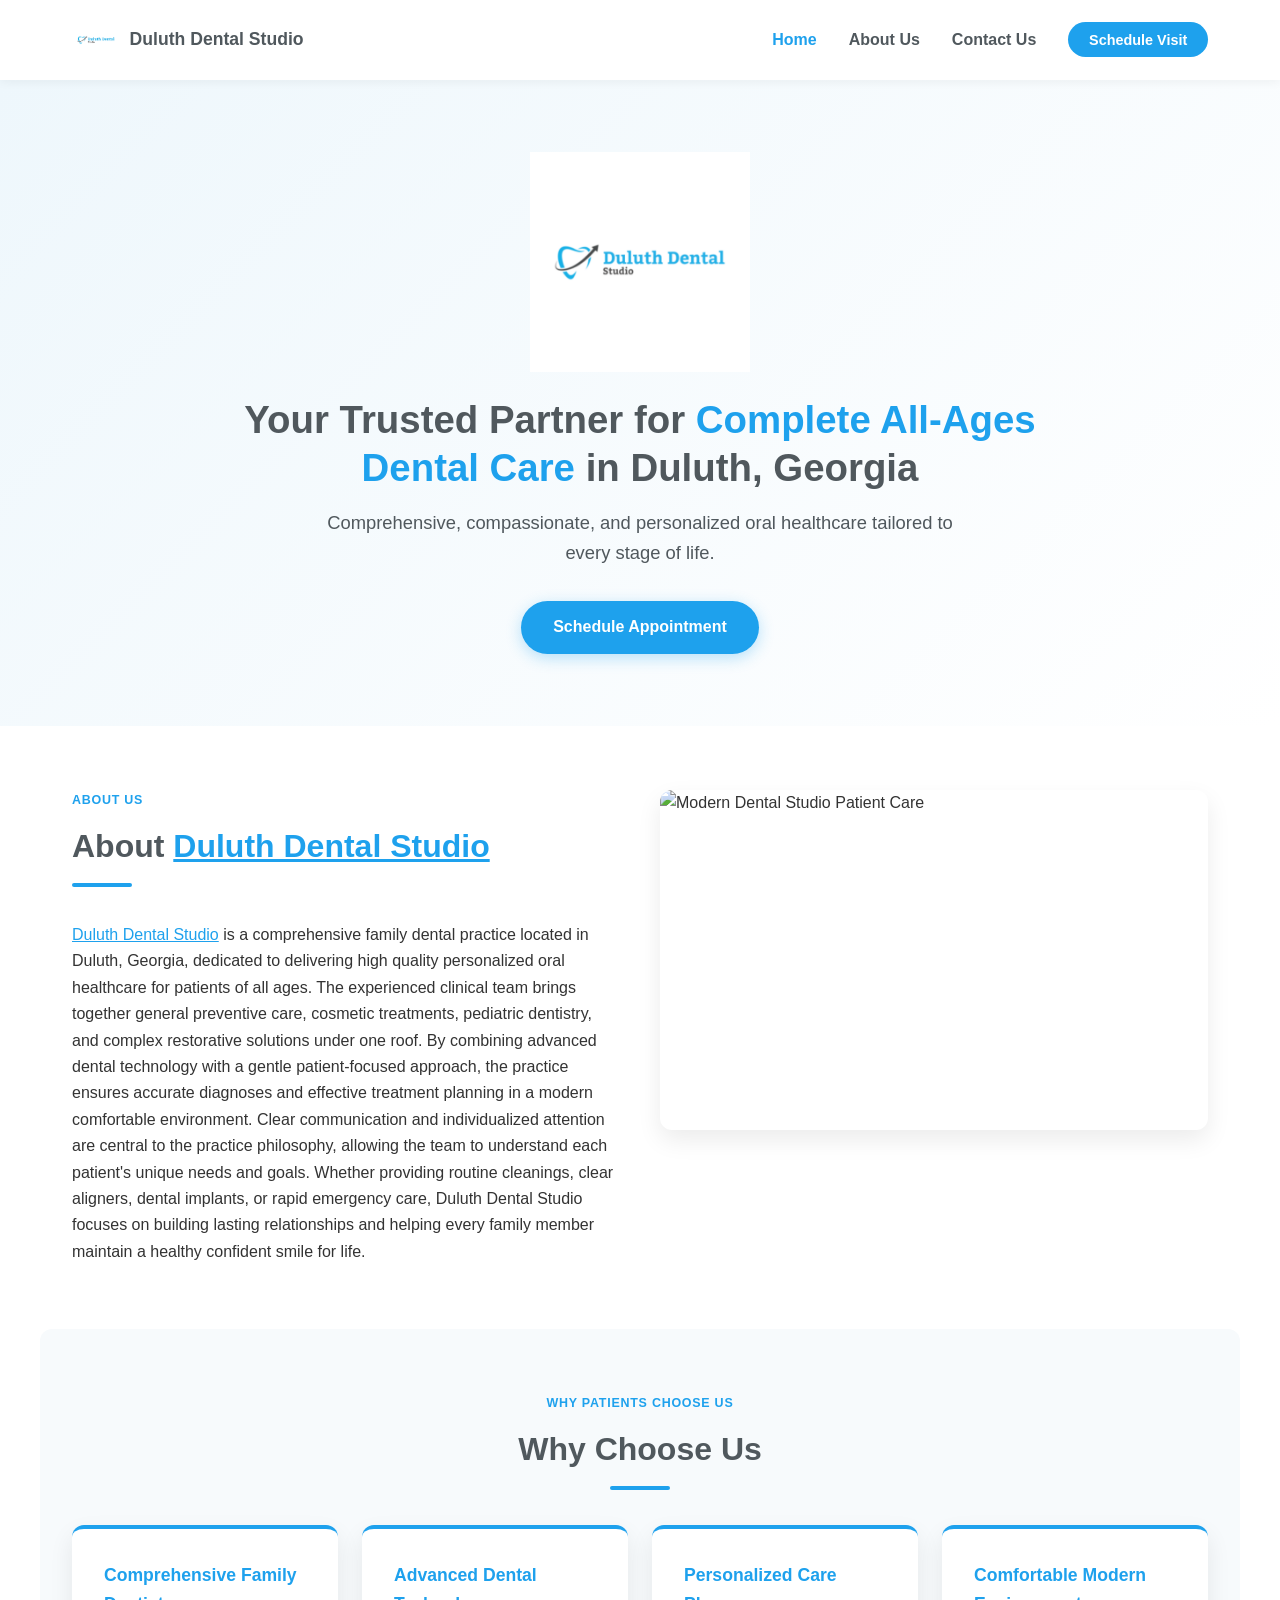
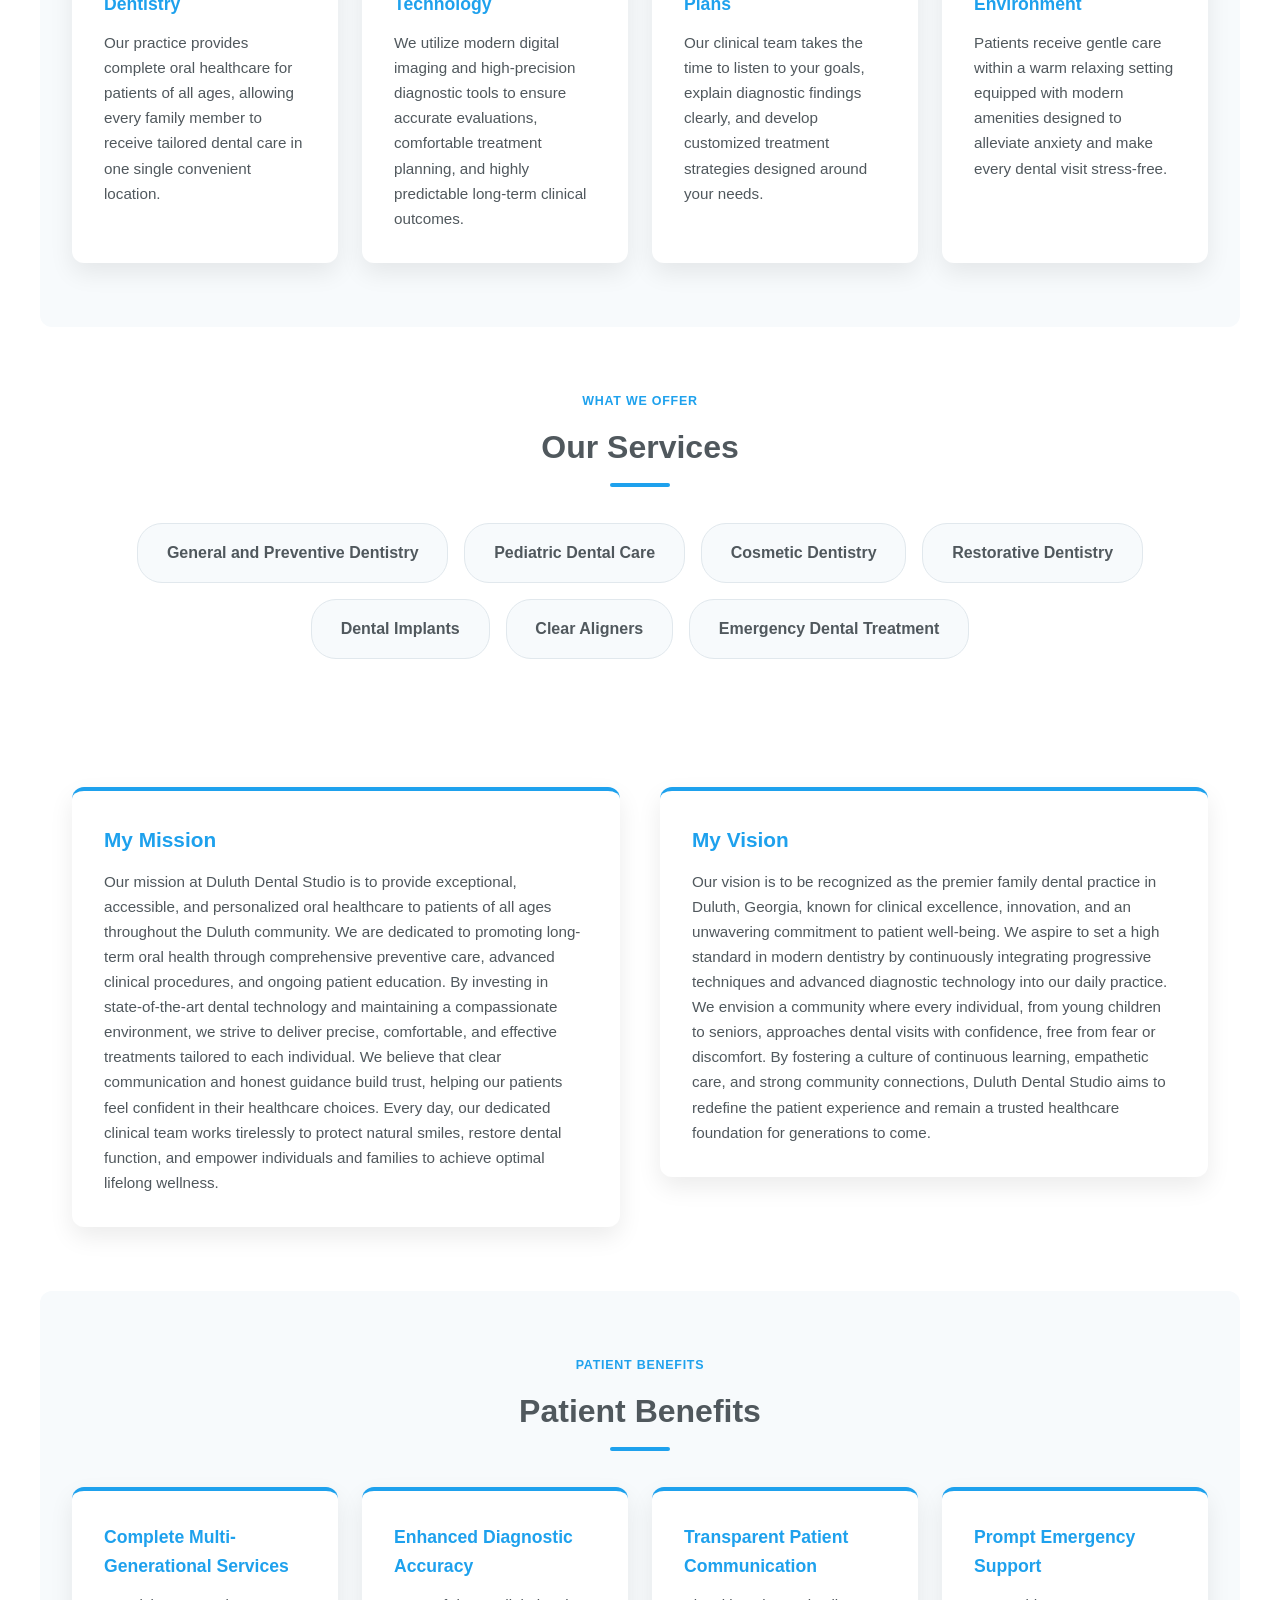
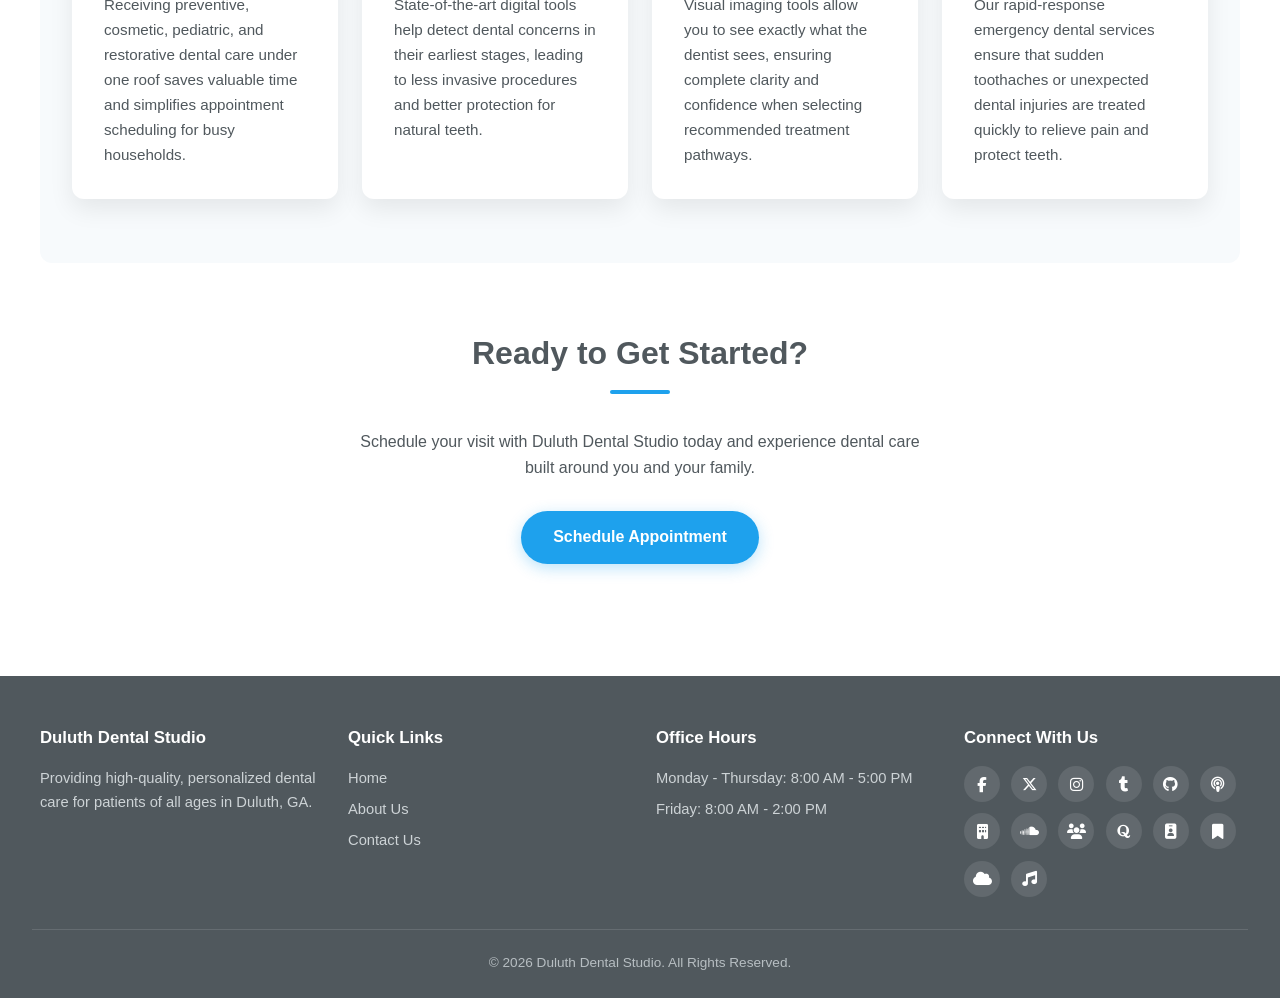
==== commit f737694b: "Update index.html" ====
--- a/index.html
+++ b/index.html
@@ -1,6 +1,7 @@
 <!DOCTYPE html>
 <html lang="en">
 <head>
+  <meta name="google-site-verification" content="FIbSo-Gbsw180_kgCOcW5yysaV5LB62TYkkrGAt4KLo" />
 <meta charset="UTF-8">
 <meta name="viewport" content="width=device-width, initial-scale=1.0">
 <title>Duluth Dental Studio | Comprehensive Family Dentistry</title>
